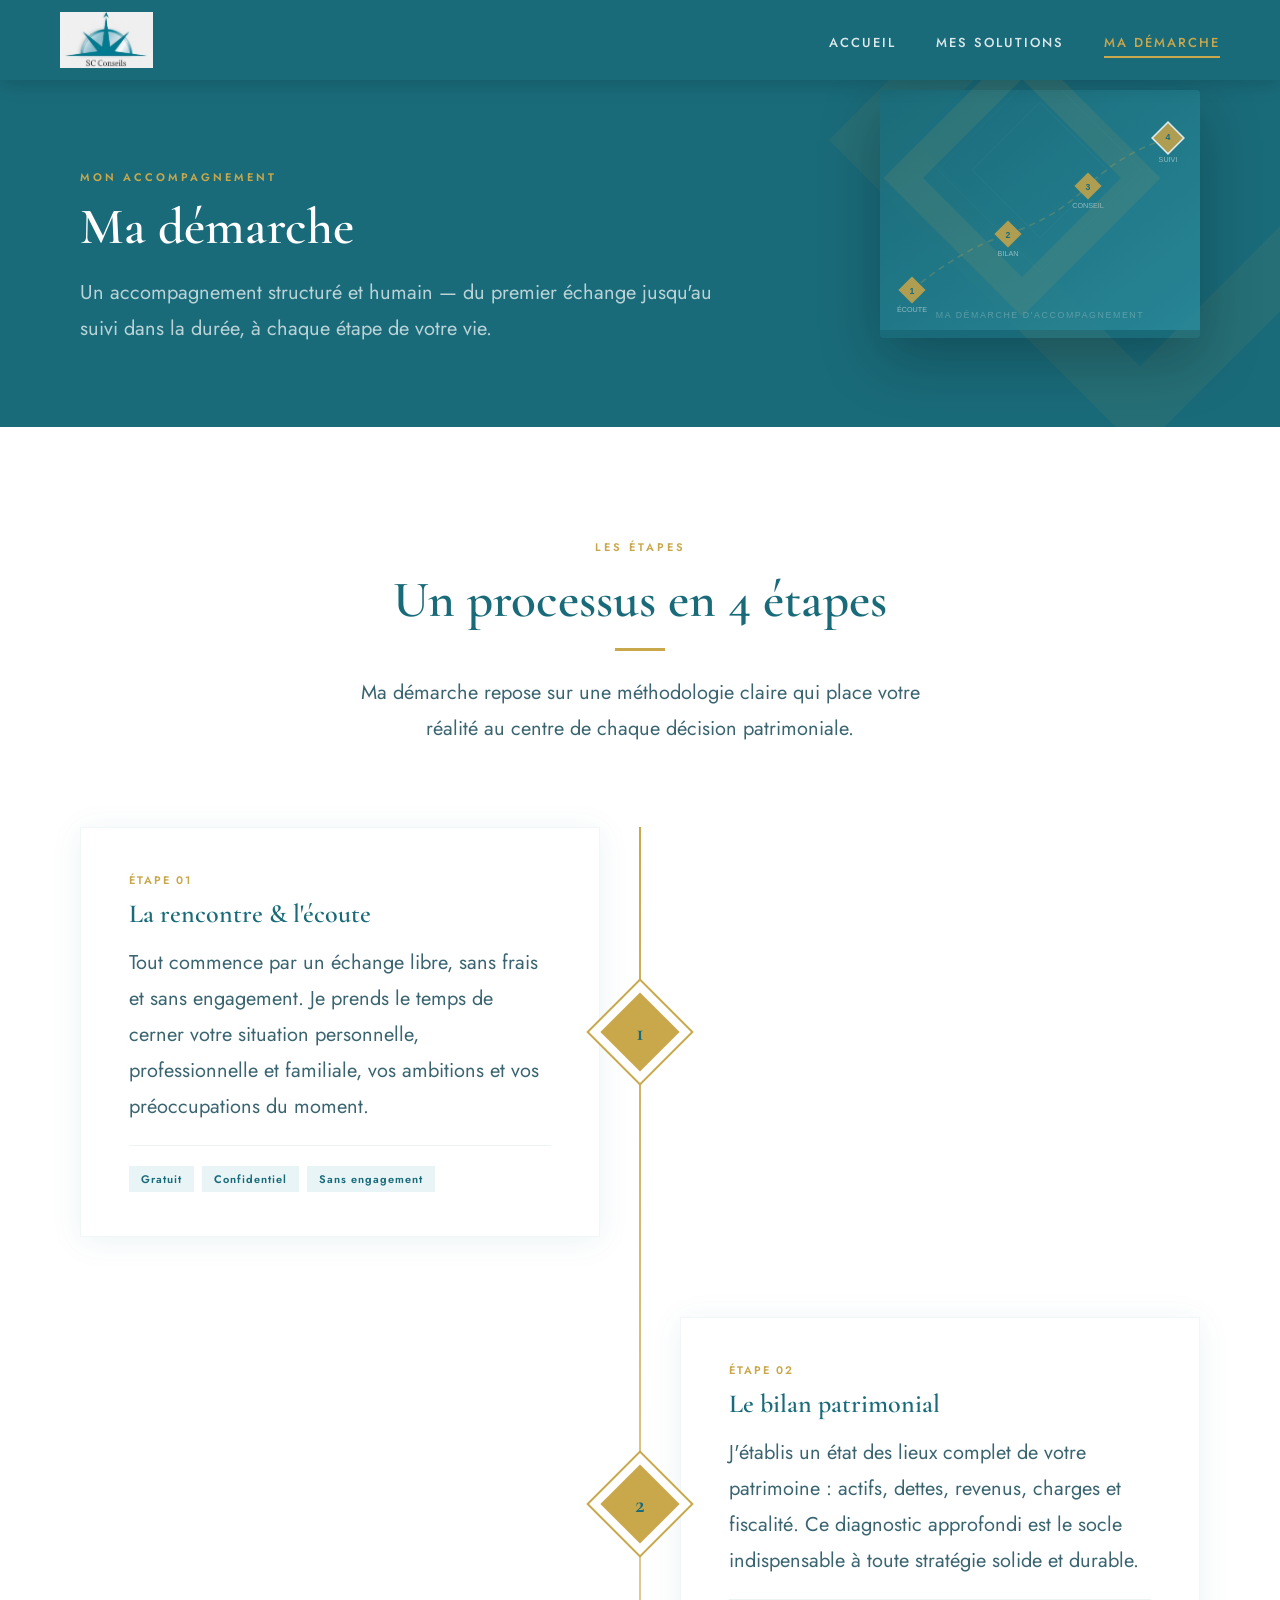
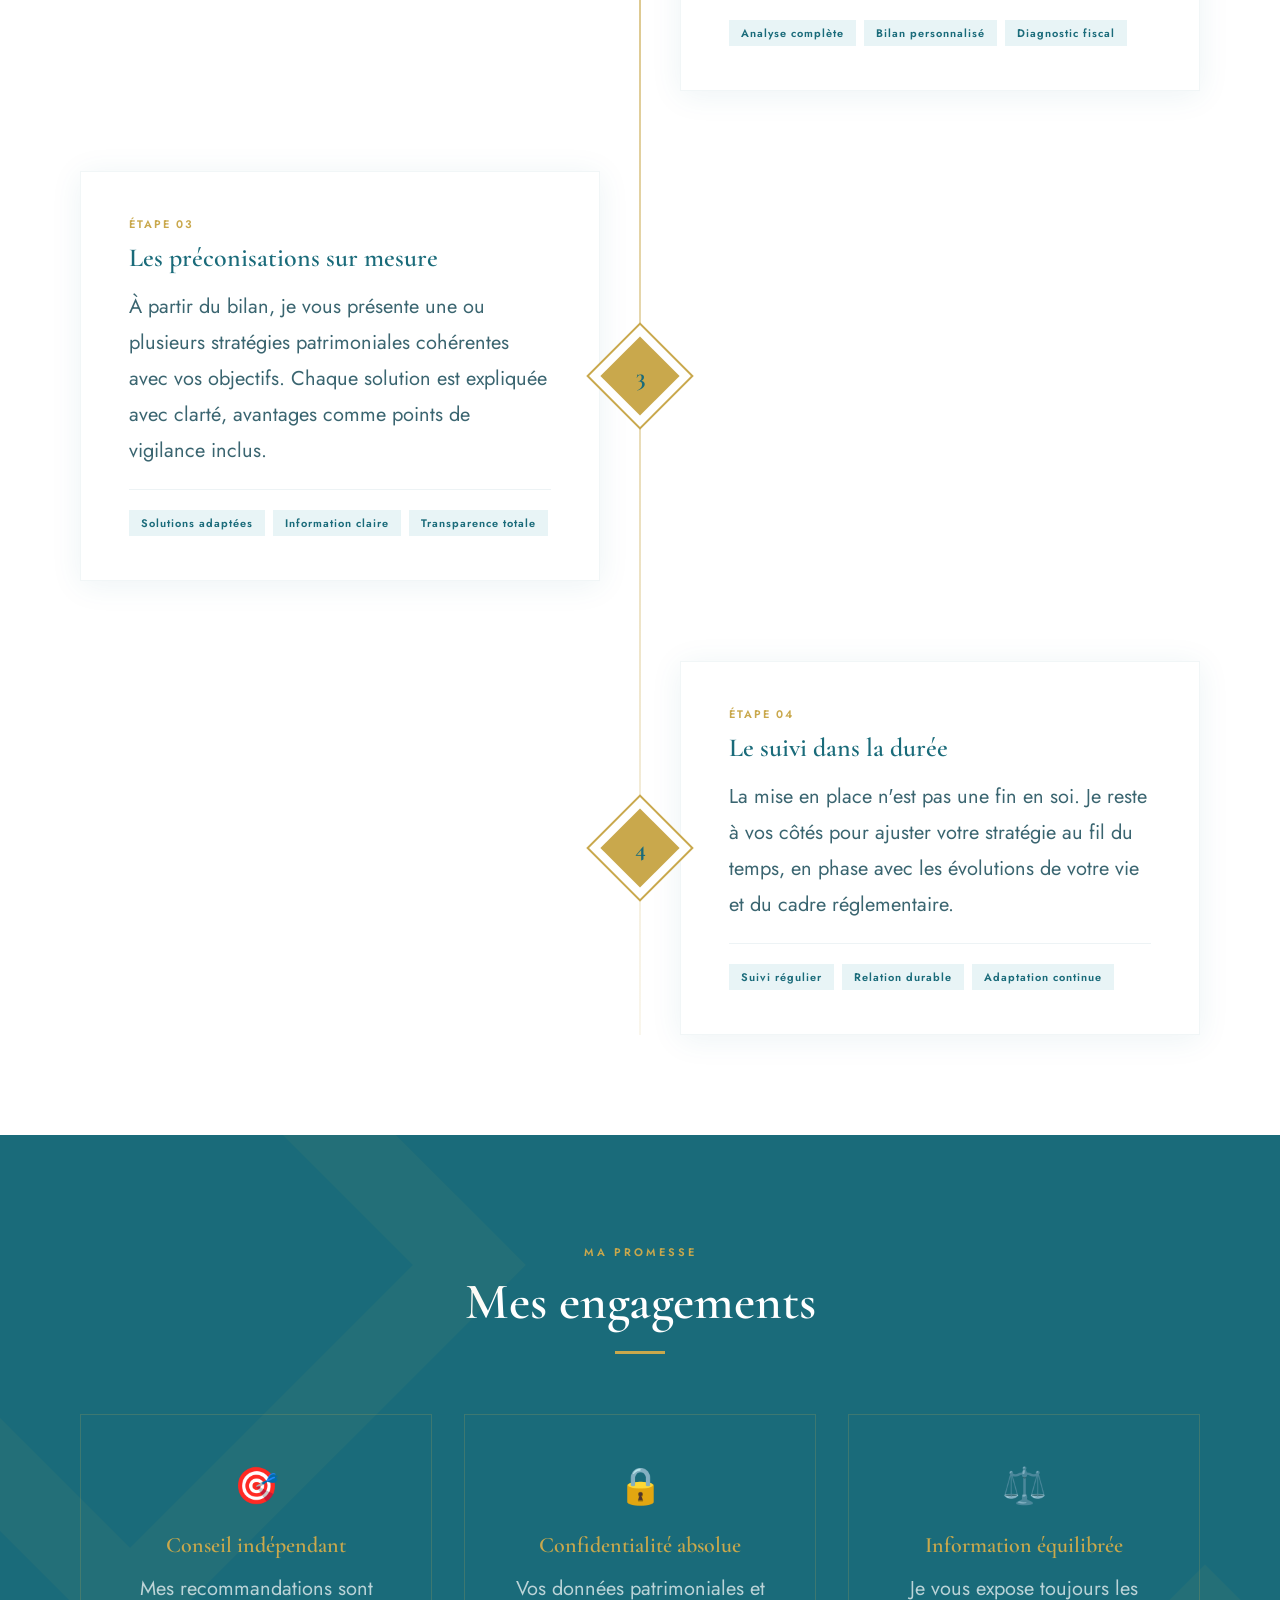
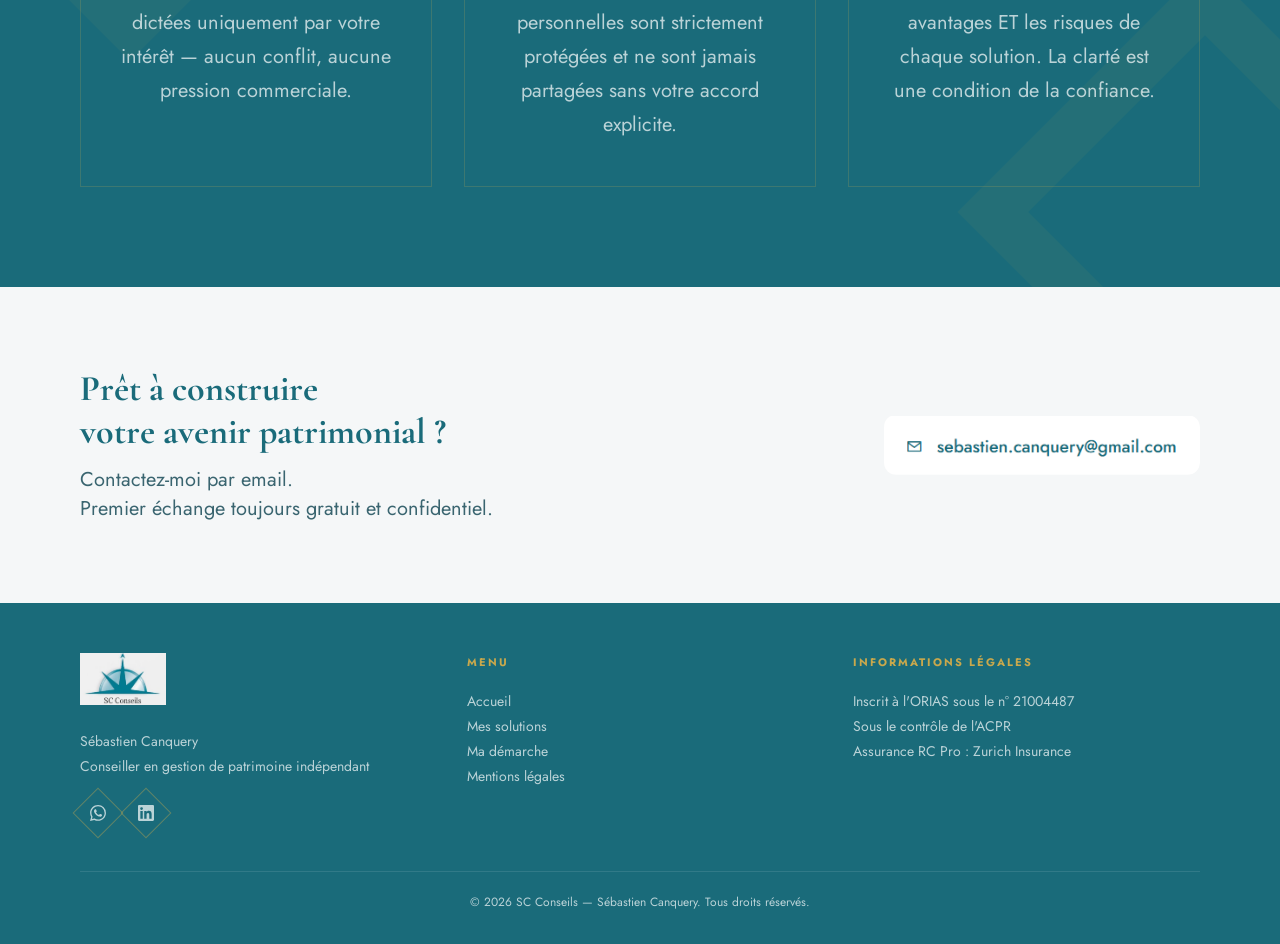
==== demarche.html @ 95c69391 "Change 'Navigation' heading to 'Menu'" ====
<!DOCTYPE html>
<html lang="fr">
<head>
<meta charset="UTF-8">
<meta name="viewport" content="width=device-width, initial-scale=1.0">
<title>Ma Démarche — SC Conseils</title>
<link href="https://fonts.googleapis.com/css2?family=Cormorant+Garamond:wght@400;500;600;700&family=Jost:wght@300;400;500;600&display=swap" rel="stylesheet">
<link rel="stylesheet" href="style.css">
<style>
/* Losanges décoratifs hero démarche */
.page-hero::before {
  content: '';
  position: absolute; right: -80px; top: -80px;
  width: 320px; height: 320px;
  border: 60px solid rgba(201,168,76,0.07);
  transform: rotate(45deg);
}
.page-hero::after {
  content: '';
  position: absolute; right: 160px; top: 80px;
  width: 140px; height: 140px;
  border: 28px solid rgba(201,168,76,0.10);
  transform: rotate(45deg);
}
</style>
</head>
<body>

<nav>
  <div class="nav-logo"><a href="index.html"><img src="images/logo(sebastien).png" alt="SC Conseils"></a></div>
  <ul class="nav-links">
    <li><a href="index.html" id="nav-accueil">Accueil</a></li>
    <li><a href="solutions.html" id="nav-solutions">Mes solutions</a></li>
    <li><a href="demarche.html" id="nav-demarche">Ma démarche</a></li>
  </ul>
</nav>

<section class="page-hero">
  <div class="page-hero-inner">
    <span class="section-tag">Mon accompagnement</span>
    <h1 class="section-titre">Ma démarche</h1>
    <p class="page-hero-desc">Un accompagnement structuré et humain — du premier échange jusqu'au suivi dans la durée, à chaque étape de votre vie.</p>
  </div>
  <div class="page-hero-illus">
    <svg viewBox="0 0 400 300" xmlns="http://www.w3.org/2000/svg">
      <defs>
        <linearGradient id="bg4" x1="0" y1="0" x2="1" y2="1">
          <stop offset="0%" stop-color="#1A6B7A"/>
          <stop offset="100%" stop-color="#2A8A9A"/>
        </linearGradient>
      </defs>
      <rect width="400" height="300" fill="url(#bg4)"/>
      <!-- Losanges décoratifs en fond SVG -->
      <rect x="140" y="40" width="120" height="120" fill="none" stroke="rgba(255,255,255,0.05)" stroke-width="1" transform="rotate(45 200 100)"/>
      <rect x="110" y="10" width="180" height="180" fill="none" stroke="rgba(255,255,255,0.04)" stroke-width="1" transform="rotate(45 200 100)"/>
      <!-- Ligne pointillée -->
      <path d="M40,250 Q100,200 160,180 Q220,160 260,120 Q300,80 360,60" fill="none" stroke="rgba(201,168,76,0.3)" stroke-width="2" stroke-dasharray="8,6"/>
      <!-- Losange étape 1 -->
      <rect x="28" y="238" width="24" height="24" fill="#C9A84C" transform="rotate(45 40 250)"/>
      <text x="40" y="255" text-anchor="middle" fill="#1A6B7A" font-size="11" font-weight="bold" font-family="sans-serif">1</text>
      <!-- Losange étape 2 -->
      <rect x="148" y="168" width="24" height="24" fill="#C9A84C" transform="rotate(45 160 180)"/>
      <text x="160" y="185" text-anchor="middle" fill="#1A6B7A" font-size="11" font-weight="bold" font-family="sans-serif">2</text>
      <!-- Losange étape 3 -->
      <rect x="248" y="108" width="24" height="24" fill="#C9A84C" transform="rotate(45 260 120)"/>
      <text x="260" y="125" text-anchor="middle" fill="#1A6B7A" font-size="11" font-weight="bold" font-family="sans-serif">3</text>
      <!-- Losange étape 4 (plus grand) -->
      <rect x="346" y="46" width="28" height="28" fill="#C9A84C" stroke="white" stroke-width="2" transform="rotate(45 360 60)"/>
      <text x="360" y="63" text-anchor="middle" fill="#1A6B7A" font-size="11" font-weight="bold" font-family="sans-serif">4</text>
      <!-- Labels -->
      <text x="40" y="278" text-anchor="middle" fill="rgba(255,255,255,0.6)" font-size="9" font-family="sans-serif">ÉCOUTE</text>
      <text x="160" y="208" text-anchor="middle" fill="rgba(255,255,255,0.6)" font-size="9" font-family="sans-serif">BILAN</text>
      <text x="260" y="148" text-anchor="middle" fill="rgba(255,255,255,0.6)" font-size="9" font-family="sans-serif">CONSEIL</text>
      <text x="360" y="90" text-anchor="middle" fill="rgba(255,255,255,0.6)" font-size="9" font-family="sans-serif">SUIVI</text>
      <text x="200" y="285" text-anchor="middle" fill="rgba(255,255,255,0.3)" font-size="11" font-family="sans-serif" letter-spacing="2">MA DÉMARCHE D'ACCOMPAGNEMENT</text>
    </svg>
  </div>
</section>

<section class="section-demarche">
  <div class="demarche-intro">
    <span class="section-tag">Les étapes</span>
    <h2 class="section-titre">Un processus en 4 étapes</h2>
    <div class="section-trait centre"></div>
    <p>Ma démarche repose sur une méthodologie claire qui place votre réalité au centre de chaque décision patrimoniale.</p>
  </div>

  <div class="timeline">
    <div class="etape gauche">
      <div class="etape-contenu">
        <p class="etape-tag">Étape 01</p>
        <h3 class="etape-titre">La rencontre &amp; l'écoute</h3>
        <p class="etape-texte">Tout commence par un échange libre, sans frais et sans engagement. Je prends le temps de cerner votre situation personnelle, professionnelle et familiale, vos ambitions et vos préoccupations du moment.</p>
        <div class="etape-detail">
          <span class="etape-pill">Gratuit</span>
          <span class="etape-pill">Confidentiel</span>
          <span class="etape-pill">Sans engagement</span>
        </div>
      </div>
      <div class="etape-num-wrapper"><div class="etape-num"><span>1</span></div></div>
      <div class="etape-vide"></div>
    </div>

    <div class="etape droite">
      <div class="etape-vide"></div>
      <div class="etape-num-wrapper"><div class="etape-num"><span>2</span></div></div>
      <div class="etape-contenu">
        <p class="etape-tag">Étape 02</p>
        <h3 class="etape-titre">Le bilan patrimonial</h3>
        <p class="etape-texte">J'établis un état des lieux complet de votre patrimoine : actifs, dettes, revenus, charges et fiscalité. Ce diagnostic approfondi est le socle indispensable à toute stratégie solide et durable.</p>
        <div class="etape-detail">
          <span class="etape-pill">Analyse complète</span>
          <span class="etape-pill">Bilan personnalisé</span>
          <span class="etape-pill">Diagnostic fiscal</span>
        </div>
      </div>
    </div>

    <div class="etape gauche">
      <div class="etape-contenu">
        <p class="etape-tag">Étape 03</p>
        <h3 class="etape-titre">Les préconisations sur mesure</h3>
        <p class="etape-texte">À partir du bilan, je vous présente une ou plusieurs stratégies patrimoniales cohérentes avec vos objectifs. Chaque solution est expliquée avec clarté, avantages comme points de vigilance inclus.</p>
        <div class="etape-detail">
          <span class="etape-pill">Solutions adaptées</span>
          <span class="etape-pill">Information claire</span>
          <span class="etape-pill">Transparence totale</span>
        </div>
      </div>
      <div class="etape-num-wrapper"><div class="etape-num"><span>3</span></div></div>
      <div class="etape-vide"></div>
    </div>

    <div class="etape droite">
      <div class="etape-vide"></div>
      <div class="etape-num-wrapper"><div class="etape-num"><span>4</span></div></div>
      <div class="etape-contenu">
        <p class="etape-tag">Étape 04</p>
        <h3 class="etape-titre">Le suivi dans la durée</h3>
        <p class="etape-texte">La mise en place n'est pas une fin en soi. Je reste à vos côtés pour ajuster votre stratégie au fil du temps, en phase avec les évolutions de votre vie et du cadre réglementaire.</p>
        <div class="etape-detail">
          <span class="etape-pill">Suivi régulier</span>
          <span class="etape-pill">Relation durable</span>
          <span class="etape-pill">Adaptation continue</span>
        </div>
      </div>
    </div>
  </div>
</section>

<section class="section-engagement">
  <span class="section-tag">Ma promesse</span>
  <h2 class="section-titre">Mes engagements</h2>
  <div class="section-trait centre" style="background:var(--or);margin:16px auto 0;"></div>
  <div class="engagements-grid">
    <div class="engagement-item">
      <div class="engagement-icone">🎯</div>
      <h3 class="engagement-titre">Conseil indépendant</h3>
      <p class="engagement-texte">Mes recommandations sont dictées uniquement par votre intérêt — aucun conflit, aucune pression commerciale.</p>
    </div>
    <div class="engagement-item">
      <div class="engagement-icone">🔒</div>
      <h3 class="engagement-titre">Confidentialité absolue</h3>
      <p class="engagement-texte">Vos données patrimoniales et personnelles sont strictement protégées et ne sont jamais partagées sans votre accord explicite.</p>
    </div>
    <div class="engagement-item">
      <div class="engagement-icone">⚖️</div>
      <h3 class="engagement-titre">Information équilibrée</h3>
      <p class="engagement-texte">Je vous expose toujours les avantages ET les risques de chaque solution. La clarté est une condition de la confiance.</p>
    </div>
  </div>
</section>

<section class="section-cta">
  <div class="cta-texte">
    <h3>Prêt à construire<br>votre avenir patrimonial ?</h3>
    <p>Contactez-moi par email.<br>Premier échange toujours gratuit et confidentiel.</p>
  </div>
  <div class="cta-contacts">
    <div><img src="images/numero(sebastien).png" alt="Coordonnées de contact" style="width:320px;display:block;border-radius:12px;clip-path:inset(0 0 0 4px round 12px);"></div>
  </div>
</section>

<footer>
  <div class="footer-grid">
    <div class="footer-col">
      <div class="footer-logo"><a href="index.html"><img src="images/logo(sebastien).png" alt="SC Conseils"></a></div>
      <p>Sébastien Canquery<br>Conseiller en gestion de patrimoine indépendant</p>
      <div class="footer-socials">
        <a href="#" target="_blank" class="footer-social-btn" title="WhatsApp">
          <svg viewBox="0 0 24 24" xmlns="http://www.w3.org/2000/svg"><path d="M17.472 14.382c-.297-.149-1.758-.867-2.03-.967-.273-.099-.471-.148-.67.15-.197.297-.767.966-.94 1.164-.173.199-.347.223-.644.075-.297-.15-1.255-.463-2.39-1.475-.883-.788-1.48-1.761-1.653-2.059-.173-.297-.018-.458.13-.606.134-.133.298-.347.446-.52.149-.174.198-.298.298-.497.099-.198.05-.371-.025-.52-.075-.149-.669-1.612-.916-2.207-.242-.579-.487-.5-.669-.51-.173-.008-.371-.01-.57-.01-.198 0-.52.074-.792.372-.272.297-1.04 1.016-1.04 2.479 0 1.462 1.065 2.875 1.213 3.074.149.198 2.096 3.2 5.077 4.487.709.306 1.262.489 1.694.625.712.227 1.36.195 1.871.118.571-.085 1.758-.719 2.006-1.413.248-.694.248-1.289.173-1.413-.074-.124-.272-.198-.57-.347m-5.421 7.403h-.004a9.87 9.87 0 01-5.031-1.378l-.361-.214-3.741.982.998-3.648-.235-.374a9.86 9.86 0 01-1.51-5.26c.001-5.45 4.436-9.884 9.888-9.884 2.64 0 5.122 1.03 6.988 2.898a9.825 9.825 0 012.893 6.994c-.003 5.45-4.437 9.884-9.885 9.884m8.413-18.297A11.815 11.815 0 0012.05 0C5.495 0 .16 5.335.157 11.892c0 2.096.547 4.142 1.588 5.945L.057 24l6.305-1.654a11.882 11.882 0 005.683 1.448h.005c6.554 0 11.89-5.335 11.893-11.893a11.821 11.821 0 00-3.48-8.413z"/></svg>
        </a>
        <a href="#" target="_blank" class="footer-social-btn" title="LinkedIn">
          <svg viewBox="0 0 24 24" xmlns="http://www.w3.org/2000/svg"><path d="M20.447 20.452h-3.554v-5.569c0-1.328-.027-3.037-1.852-3.037-1.853 0-2.136 1.445-2.136 2.939v5.667H9.351V9h3.414v1.561h.046c.477-.9 1.637-1.85 3.37-1.85 3.601 0 4.267 2.37 4.267 5.455v6.286zM5.337 7.433a2.062 2.062 0 01-2.063-2.065 2.064 2.064 0 112.063 2.065zm1.782 13.019H3.555V9h3.564v11.452zM22.225 0H1.771C.792 0 0 .774 0 1.729v20.542C0 23.227.792 24 1.771 24h20.451C23.2 24 24 23.227 24 22.271V1.729C24 .774 23.2 0 22.222 0h.003z"/></svg>
        </a>
      </div>
    </div>
    <div class="footer-col">
      <h4>Menu</h4>
      <p><a href="index.html">Accueil</a></p>
      <p><a href="solutions.html">Mes solutions</a></p>
      <p><a href="demarche.html">Ma démarche</a></p>
      <p><a href="mentions.html">Mentions légales</a></p>
    </div>
    <div class="footer-col">
      <h4>Informations légales</h4>
      <p>Inscrit à l'ORIAS sous le n° 21004487<br>Sous le contrôle de l'ACPR<br>Assurance RC Pro : Zurich Insurance</p>
    </div>
  </div>
  <div class="footer-bottom">© 2026 SC Conseils — Sébastien Canquery. Tous droits réservés.</div>
</footer>

<script>
document.getElementById('nav-demarche').classList.add('active');
const obs = new IntersectionObserver(entries => {
  entries.forEach(e => {
    if (e.isIntersecting) {
      e.target.style.opacity = '1';
      e.target.style.transform = 'translateY(0)';
    }
  });
}, { threshold: 0.15 });
document.querySelectorAll('.etape-contenu, .engagement-item').forEach(el => {
  el.style.opacity = '0';
  el.style.transform = 'translateY(30px)';
  el.style.transition = 'all 0.7s ease';
  obs.observe(el);
});
</script>
</body>
</html>
---- style.css ----
@import url('https://fonts.googleapis.com/css2?family=Cormorant+Garamond:wght@400;500;600;700&family=Jost:wght@300;400;500;600&display=swap');

:root {
  --bleu:        #1A6B7A;
  --bleu-clair:  #2A8A9A;
  --bleu-pale:   #E8F4F6;
  --or:          #C9A84C;
  --or-clair:    #E8C97A;
  --blanc:       #FFFFFF;
  --gris:        #F5F7F8;
  --texte:       #0f2f35;
  --texte-clair: #3a6570;
  --font-titre:  'Cormorant Garamond', Georgia, serif;
  --font-corps:  'Jost', 'Segoe UI', sans-serif;
}

* { margin: 0; padding: 0; box-sizing: border-box; }
html { scroll-behavior: smooth; }
body { font-family: var(--font-corps); color: var(--texte); background: var(--blanc); font-size: 20px; }

/* ── Forme géométrique losange (remplace le cercle de Christelle) ── */
.diamond-bg {
  position: absolute;
  pointer-events: none;
  z-index: 0;
}
.diamond-bg::before,
.diamond-bg::after {
  content: '';
  position: absolute;
  transform: rotate(45deg);
  border: 60px solid rgba(201,168,76,0.07);
}
.diamond-bg::before {
  width: 420px; height: 420px;
  top: -80px; right: -80px;
}
.diamond-bg::after {
  width: 200px; height: 200px;
  top: 100px; right: 180px;
  border-width: 30px;
  border-color: rgba(201,168,76,0.10);
}

/* NAV */
nav {
  position: fixed; top: 0; left: 0; right: 0; z-index: 100;
  background: var(--bleu);
  display: flex; align-items: center; justify-content: space-between;
  padding: 0 60px; height: 80px;
  box-shadow: 0 2px 20px rgba(0,0,0,0.2);
}
.nav-logo a { display: flex; align-items: center; text-decoration: none; }
.nav-logo img { height: 56px; object-fit: contain; display: block; }
.nav-links { display: flex; gap: 40px; list-style: none; }
.nav-links a {
  color: rgba(255,255,255,0.85); text-decoration: none;
  font-size: 13px; letter-spacing: 2px; text-transform: uppercase; font-weight: 500;
  padding-bottom: 4px; border-bottom: 2px solid transparent; transition: all 0.3s;
}
.nav-links a:hover, .nav-links a.active { color: var(--or); border-bottom-color: var(--or); }

/* FOOTER */
footer {
  background: var(--bleu); color: rgba(255,255,255,0.7);
  padding: 50px 80px 30px; font-size: 14px; line-height: 1.8;
}
.footer-grid { display: grid; grid-template-columns: 1fr 1fr 1fr; gap: 40px; margin-bottom: 40px; }
.footer-col h4 { color: var(--or); font-size: 11px; letter-spacing: 2px; text-transform: uppercase; margin-bottom: 16px; }
.footer-col a { color: inherit; text-decoration: none; }
.footer-col a:hover { color: var(--or); }
.footer-bottom { border-top: 1px solid rgba(255,255,255,0.1); padding-top: 20px; text-align: center; font-size: 12px; }
.footer-logo a { display: inline-block; }
.footer-logo img { height: 52px; display: block; margin-bottom: 16px; }

/* TYPO */
.section-tag {
  display: inline-block; color: var(--or);
  font-size: 11px; letter-spacing: 3px; text-transform: uppercase; font-weight: 600; margin-bottom: 14px;
}
.section-titre {
  font-family: var(--font-titre); font-size: clamp(32px,4vw,52px);
  font-weight: 600; color: var(--bleu); line-height: 1.1; margin-bottom: 20px;
}
.section-trait { width: 50px; height: 3px; background: var(--or); margin-bottom: 24px; }
.section-trait.centre { margin: 0 auto 24px; }

/* BOUTON */
.btn {
  display: inline-flex; align-items: center; gap: 10px;
  padding: 14px 32px; border: 2px solid var(--or);
  color: var(--or); text-decoration: none;
  font-size: 12px; letter-spacing: 2px; text-transform: uppercase; font-weight: 600;
  transition: all 0.3s; cursor: pointer; background: transparent; font-family: var(--font-corps);
}
.btn:hover { background: var(--or); color: var(--bleu); }

/* ANIMATIONS */
@keyframes fadeUp {
  from { opacity: 0; transform: translateY(30px); }
  to   { opacity: 1; transform: translateY(0); }
}
.fade-up  { animation: fadeUp 0.8s ease forwards; }
.delay-1  { animation-delay: 0.10s; opacity: 0; }
.delay-2  { animation-delay: 0.25s; opacity: 0; }
.delay-3  { animation-delay: 0.40s; opacity: 0; }
.delay-4  { animation-delay: 0.55s; opacity: 0; }

/* PAGE HERO */
.page-hero {
  background: var(--bleu); padding: 160px 80px 80px;
  position: relative; overflow: hidden;
}
.page-hero-inner { max-width: 650px; position: relative; z-index: 1; }
.page-hero .section-titre { color: var(--blanc); }
.page-hero-desc { color: rgba(255,255,255,0.7); font-size: 20px; line-height: 1.8; margin-top: 20px; }
.page-hero-illus {
  position: absolute; right: 80px; top: 50%; transform: translateY(-50%);
  width: 320px; border-radius: 4px; overflow: hidden;
  box-shadow: 0 20px 60px rgba(0,0,0,0.3); opacity: 0.85;
}
.page-hero-illus img { width: 100%; display: block; }

/* ═══ INDEX — HERO ═══ */
.hero {
  min-height: 100vh; display: grid; grid-template-columns: 65% 35%; padding-top: 80px;
  background: var(--bleu);
}
.hero-gauche {
  background: var(--bleu);
  display: flex; flex-direction: column; justify-content: center;
  padding: 80px 60px 80px 80px; position: relative; overflow: hidden;
}
/* Losanges décoratifs dans le hero */
.hero-gauche::before {
  content: '';
  position: absolute; top: 60px; right: -60px;
  width: 340px; height: 340px;
  border: 55px solid rgba(201,168,76,0.08);
  transform: rotate(45deg);
  pointer-events: none;
}
.hero-gauche::after {
  content: '';
  position: absolute; top: 180px; right: 120px;
  width: 150px; height: 150px;
  border: 28px solid rgba(201,168,76,0.06);
  transform: rotate(45deg);
  pointer-events: none;
}
.hero-surtitre { color: var(--or); font-size: 11px; letter-spacing: 4px; text-transform: uppercase; font-weight: 600; margin-bottom: 20px; }
.hero-nom { font-family: var(--font-titre); font-size: clamp(44px,5vw,68px); color: var(--blanc); font-weight: 600; line-height: 1.05; margin-bottom: 10px; }
.hero-titre { font-family: var(--font-titre); font-size: clamp(18px,2vw,24px); color: var(--or); font-weight: 400; letter-spacing: 1px; margin-bottom: 32px; }
.hero-texte { color: rgba(255,255,255,0.75); line-height: 1.8; font-size: 20px; max-width: 420px; margin-bottom: 44px; }
.hero-contacts { display: flex; flex-direction: column; gap: 12px; }
.hero-contact-item { display: flex; align-items: center; gap: 12px; color: rgba(255,255,255,0.7); font-size: 20px; }
.hero-contact-item .icone {
  width: 32px; height: 32px; border: 1px solid var(--or); border-radius: 0;
  transform: rotate(45deg);
  display: flex; align-items: center; justify-content: center; color: var(--or); font-size: 14px; flex-shrink: 0;
}
.hero-contact-item .icone span { transform: rotate(-45deg); display: block; }
.hero-droite { position: relative; overflow: hidden; background: #0d3d47; }
.hero-droite img { width: 100%; height: 100%; object-fit: cover; object-position: center top; opacity: 0.9; filter: saturate(0.9); }
.hero-droite::after {
  content: ''; position: absolute; bottom: 0; left: 0; right: 0; height: 200px;
  background: linear-gradient(transparent, rgba(26,107,122,0.3));
}

/* STATS */
.stats-bar { background: var(--or); display: grid; grid-template-columns: repeat(3,1fr); }
.stat-item { padding: 36px 40px; text-align: center; border-right: 1px solid rgba(26,107,122,0.2); }
.stat-item:last-child { border-right: none; }
.stat-num { font-family: var(--font-titre); font-size: 48px; font-weight: 700; color: var(--bleu); line-height: 1; }
.stat-label { font-size: 11px; letter-spacing: 2px; text-transform: uppercase; color: var(--bleu); opacity: 0.8; margin-top: 6px; font-weight: 600; }

/* PRÉSENTATION */
.section-presentation { display: grid; grid-template-columns: 1fr 1fr; min-height: 600px; }
.pres-contenu { padding: 100px 80px; display: flex; flex-direction: column; justify-content: center; }
.pres-contenu p { color: var(--texte-clair); line-height: 1.9; font-size: 20px; margin-bottom: 16px; }
.pres-image { position: relative; overflow: hidden; }
.pres-image img { width: 100%; height: 100%; object-fit: cover; object-position: center bottom; display: block; }
.pres-citation {
  position: absolute; bottom: -20px; left: 0; right: 0;
  background: var(--bleu); padding: 28px 32px; border-left: 4px solid var(--or);
}
.pres-citation p { color: rgba(255,255,255,0.85); font-family: var(--font-titre); font-size: 20px; font-style: italic; line-height: 1.5; }

/* SAVOIR-FAIRE */
.section-savoirfaire { background: var(--gris); padding: 100px 80px; text-align: center; }
.sf-grid { display: grid; grid-template-columns: repeat(4,1fr); gap: 24px; margin-top: 60px; }
.sf-card { background: var(--blanc); padding: 44px 28px; position: relative; transition: all 0.4s; }
.sf-card::before {
  content: ''; position: absolute; bottom: 0; left: 0; right: 0; height: 3px;
  background: var(--or); transform: scaleX(0); transition: transform 0.4s;
}
.sf-card:hover { transform: translateY(-8px); box-shadow: 0 20px 50px rgba(26,107,122,0.12); }
.sf-card:hover::before { transform: scaleX(1); }
.sf-icone {
  width: 60px; height: 60px; margin: 0 auto 20px;
  border: 2px solid var(--or);
  transform: rotate(45deg);
  display: flex; align-items: center; justify-content: center; font-size: 24px; transition: all 0.3s;
}
.sf-icone span { transform: rotate(-45deg); display: block; }
.sf-card:hover .sf-icone { background: var(--or); }
.sf-titre { font-family: var(--font-titre); font-size: 22px; font-weight: 600; color: var(--bleu); margin-bottom: 12px; }
.sf-texte { color: var(--texte-clair); font-size: 20px; line-height: 1.7; }

/* VALEURS */
.section-valeurs { padding: 100px 80px; display: grid; grid-template-columns: 1fr 1fr; gap: 80px; align-items: center; }
.valeurs-liste { display: flex; flex-direction: column; gap: 32px; }
.valeur-item { display: flex; gap: 24px; align-items: flex-start; padding-bottom: 32px; border-bottom: 1px solid rgba(26,107,122,0.08); }
.valeur-item:last-child { border-bottom: none; padding-bottom: 0; }
.valeur-num { font-family: var(--font-titre); font-size: 52px; font-weight: 700; color: var(--or); opacity: 0.3; line-height: 0.9; flex-shrink: 0; }
.valeur-titre { font-family: var(--font-titre); font-size: 22px; font-weight: 600; color: var(--bleu); margin-bottom: 8px; }
.valeur-texte { color: var(--texte-clair); font-size: 20px; line-height: 1.7; }
.valeurs-visuel { background: var(--bleu); padding: 60px; position: relative; overflow: hidden; }
/* Losange décoratif dans la section valeurs */
.valeurs-visuel::before {
  content: ''; position: absolute; top: -40px; left: -40px;
  width: 200px; height: 200px;
  border: 40px solid rgba(201,168,76,0.10);
  transform: rotate(45deg);
}
.valeurs-quote { font-family: var(--font-titre); font-size: 26px; font-style: italic; color: var(--blanc); line-height: 1.6; position: relative; z-index: 1; }
.valeurs-quote-auteur { color: var(--or); font-size: 13px; letter-spacing: 2px; text-transform: uppercase; margin-top: 24px; }

/* SOLUTIONS — CARTES FLIP */
.solutions-section { padding: 100px 80px; background: var(--gris); }
.solutions-intro { text-align: center; max-width: 600px; margin: 0 auto 70px; color: var(--texte-clair); font-size: 20px; line-height: 1.8; }
.cartes-grid { display: grid; grid-template-columns: repeat(3,1fr); gap: 28px; align-items: start; }
.carte-flip { height: 320px; perspective: 1000px; cursor: pointer; position: relative; }
.carte-inner {
  position: relative; width: 100%; height: 100%;
  transform-style: preserve-3d;
  transition: transform 0.7s cubic-bezier(0.4,0.2,0.2,1);
}
.carte-flip:hover .carte-inner, .carte-flip.flipped .carte-inner { transform: rotateY(180deg); }
.carte-face, .carte-dos {
  position: absolute; width: 100%; height: 100%;
  backface-visibility: hidden; -webkit-backface-visibility: hidden;
  display: flex; flex-direction: column; align-items: center; justify-content: center; padding: 40px 32px;
}
.carte-face { background: var(--blanc); position: relative; }
.carte-face::after {
  content: ''; position: absolute; bottom: 0; left: 0; right: 0; height: 3px;
  background: var(--or); transform: scaleX(0); transition: transform 0.4s;
}
.carte-flip:hover .carte-face::after { transform: scaleX(1); }
.carte-face-icone {
  font-size: 42px; margin-bottom: 20px; width: 72px; height: 72px;
  border: 2px solid rgba(26,107,122,0.15);
  transform: rotate(45deg);
  display: flex; align-items: center; justify-content: center; transition: all 0.3s; background: white;
}
.carte-face-icone svg { transform: rotate(-45deg); }
.carte-flip:hover .carte-face-icone { border-color: var(--or); background: rgba(201,168,76,0.05); box-shadow: 0 0 0 6px rgba(201,168,76,0.08); }
.carte-face-question { font-family: var(--font-titre); font-size: 20px; font-weight: 600; color: var(--bleu); text-align: center; line-height: 1.4; margin-bottom: 16px; }
.carte-face-hint { font-size: 11px; letter-spacing: 2px; text-transform: uppercase; color: var(--or); font-weight: 600; }
.carte-dos { background: var(--bleu); transform: rotateY(180deg); text-align: center; }
.carte-dos-titre { font-family: var(--font-titre); font-size: 20px; font-weight: 600; color: var(--or); margin-bottom: 16px; }
.carte-dos-texte { color: rgba(255,255,255,0.82); font-size: 20px; line-height: 1.7; margin-bottom: 20px; }
.carte-dos-tag { font-size: 10px; letter-spacing: 2px; text-transform: uppercase; color: rgba(201,168,76,0.6); border: 1px solid rgba(201,168,76,0.3); padding: 6px 14px; }

/* HABILITATIONS */
.section-hab { padding: 80px; background: var(--blanc); display: grid; grid-template-columns: 1fr 1fr; gap: 80px; align-items: center; }
.hab-texte p { color: var(--texte-clair); line-height: 1.8; font-size: 20px; margin-bottom: 16px; }
.hab-liste { display: flex; flex-direction: column; gap: 16px; }
.hab-item { display: flex; align-items: center; gap: 16px; padding: 20px 24px; background: var(--gris); border-left: 3px solid var(--or); transition: all 0.3s; }
.hab-item:hover { background: var(--bleu-pale); transform: translateX(6px); }
.hab-item-titre { font-weight: 600; color: var(--bleu); font-size: 20px; }
.hab-item-desc { font-size: 14px; color: var(--texte-clair); margin-top: 2px; }

/* DÉMARCHE — TIMELINE */
.section-demarche { padding: 100px 80px; }
.demarche-intro { text-align: center; max-width: 600px; margin: 0 auto 80px; color: var(--texte-clair); font-size: 20px; line-height: 1.8; }
.timeline { position: relative; }
.timeline::before {
  content: ''; position: absolute; left: 50%; top: 0; bottom: 0; width: 2px;
  background: linear-gradient(to bottom, var(--or), rgba(201,168,76,0.1)); transform: translateX(-50%);
}
.etape { display: grid; grid-template-columns: 1fr 80px 1fr; margin-bottom: 80px; align-items: center; }
.etape:last-child { margin-bottom: 0; }
.etape-contenu {
  background: var(--blanc); box-shadow: 0 4px 30px rgba(26,107,122,0.08);
  padding: 44px 48px; border: 1px solid rgba(26,107,122,0.06); position: relative; transition: all 0.4s;
}
.etape-contenu:hover { box-shadow: 0 12px 50px rgba(26,107,122,0.15); transform: translateY(-4px); }
.etape-contenu::before { content: ''; position: absolute; top: 0; left: 0; width: 4px; height: 0; background: var(--or); transition: height 0.4s; }
.etape-contenu:hover::before { height: 100%; }
.etape-num-wrapper { display: flex; align-items: center; justify-content: center; z-index: 1; }
.etape-num {
  width: 56px; height: 56px; background: var(--or);
  transform: rotate(45deg);
  display: flex; align-items: center; justify-content: center;
  font-family: var(--font-titre); font-size: 24px; font-weight: 700; color: var(--bleu);
  box-shadow: 0 0 0 8px var(--blanc), 0 0 0 10px var(--or); position: relative; z-index: 1;
}
.etape-num span { transform: rotate(-45deg); display: block; }
.etape-vide {}
.etape.gauche .etape-contenu  { order: 1; }
.etape.gauche .etape-num-wrapper { order: 2; }
.etape.gauche .etape-vide     { order: 3; }
.etape.droite .etape-vide     { order: 1; }
.etape.droite .etape-num-wrapper { order: 2; }
.etape.droite .etape-contenu  { order: 3; }
.etape.droite .etape-contenu::before { left: auto; right: 0; }
.etape-tag { font-size: 11px; letter-spacing: 2px; text-transform: uppercase; color: var(--or); font-weight: 600; margin-bottom: 10px; }
.etape-titre { font-family: var(--font-titre); font-size: 26px; font-weight: 600; color: var(--bleu); margin-bottom: 16px; }
.etape-texte { color: var(--texte-clair); font-size: 20px; line-height: 1.8; }
.etape-detail { margin-top: 20px; padding-top: 20px; border-top: 1px solid rgba(26,107,122,0.08); display: flex; flex-wrap: wrap; gap: 8px; }
.etape-pill { background: var(--bleu-pale); color: var(--bleu); font-size: 11px; padding: 5px 12px; font-weight: 600; letter-spacing: 1px; }

/* ENGAGEMENTS */
.section-engagement { background: var(--bleu); padding: 100px 80px; text-align: center; position: relative; overflow: hidden; }
.section-engagement::before {
  content: ''; position: absolute; left: -150px; top: -150px;
  width: 400px; height: 400px;
  border: 80px solid rgba(201,168,76,0.05);
  transform: rotate(45deg);
}
.section-engagement::after {
  content: ''; position: absolute; right: -100px; bottom: -100px;
  width: 250px; height: 250px;
  border: 50px solid rgba(201,168,76,0.06);
  transform: rotate(45deg);
}
.section-engagement .section-titre { color: var(--blanc); }
.engagements-grid { display: grid; grid-template-columns: repeat(3,1fr); gap: 32px; margin-top: 60px; position: relative; z-index: 1; }
.engagement-item { padding: 44px 32px; border: 1px solid rgba(201,168,76,0.2); position: relative; overflow: hidden; transition: all 0.4s; }
.engagement-item::before { content: ''; position: absolute; inset: 0; background: rgba(201,168,76,0.05); transform: scaleY(0); transform-origin: bottom; transition: transform 0.4s; }
.engagement-item:hover { border-color: var(--or); }
.engagement-item:hover::before { transform: scaleY(1); }
.engagement-icone { font-size: 36px; margin-bottom: 20px; }
.engagement-titre { font-family: var(--font-titre); font-size: 22px; color: var(--or); margin-bottom: 14px; font-weight: 600; }
.engagement-texte { color: rgba(255,255,255,0.7); font-size: 20px; line-height: 1.7; }

/* CTA */
.section-cta { padding: 80px; background: var(--gris); display: flex; align-items: center; justify-content: space-between; gap: 40px; }
.cta-texte h3 { font-family: var(--font-titre); font-size: 36px; color: var(--bleu); margin-bottom: 12px; }
.cta-texte p { color: var(--texte-clair); font-size: 20px; }
.cta-contacts { display: flex; flex-direction: column; gap: 16px; }
.cta-contact { display: flex; align-items: center; gap: 16px; padding: 20px 28px; background: var(--blanc); border-left: 3px solid var(--or); font-size: 20px; color: var(--bleu); font-weight: 500; transition: all 0.3s; text-decoration: none; }
.cta-contact:hover { background: var(--bleu); color: var(--blanc); }
.cta-contact span { font-size: 20px; }

/* SVG icônes cartes */
.carte-face-icone svg { width: 34px; height: 34px; }

/* Socials footer */
.footer-socials { display: flex; gap: 12px; margin-top: 16px; }
.footer-social-btn {
  width: 36px; height: 36px;
  border: 1px solid rgba(201,168,76,0.4);
  transform: rotate(45deg);
  display: flex; align-items: center; justify-content: center;
  transition: all 0.3s; color: rgba(255,255,255,0.7); text-decoration: none;
}
.footer-social-btn svg { transform: rotate(-45deg); }
.footer-social-btn:hover { border-color: var(--or); background: var(--or); color: var(--bleu); }
.footer-social-btn svg { width: 16px; height: 16px; fill: currentColor; }
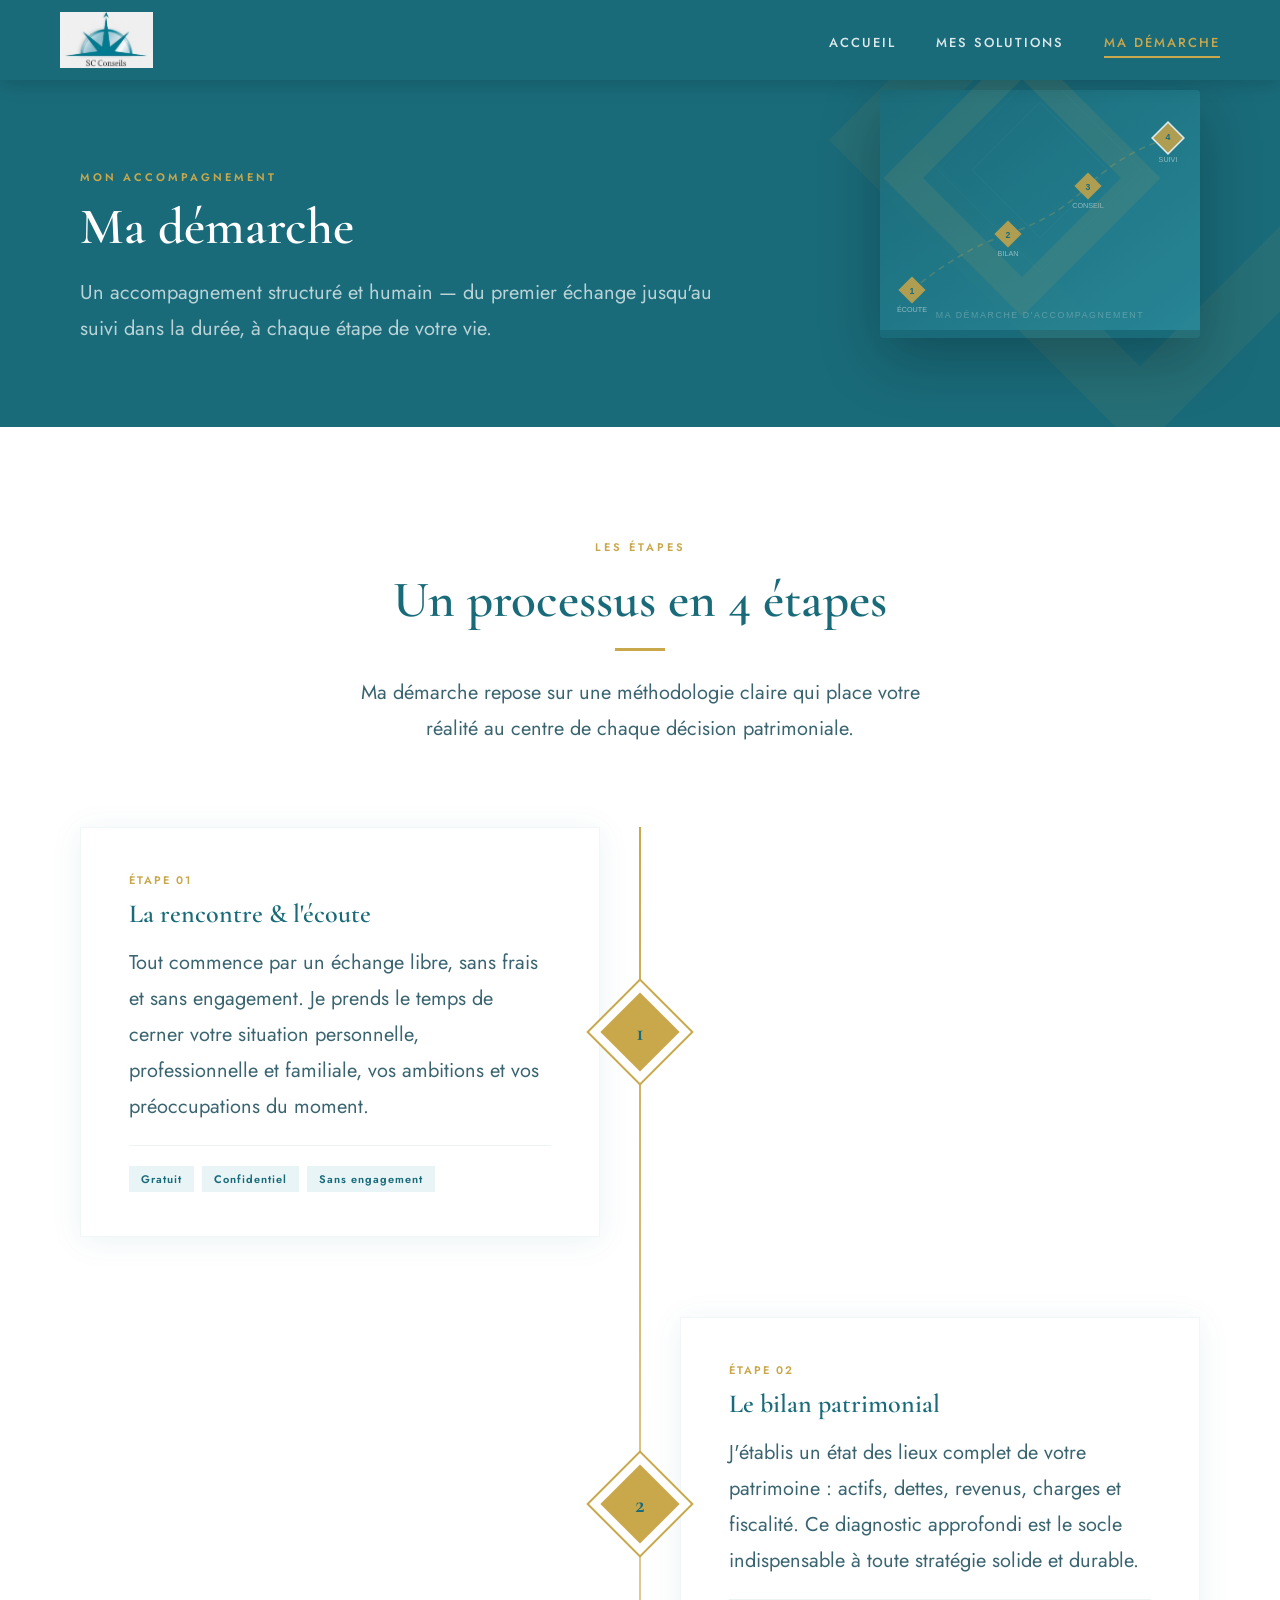
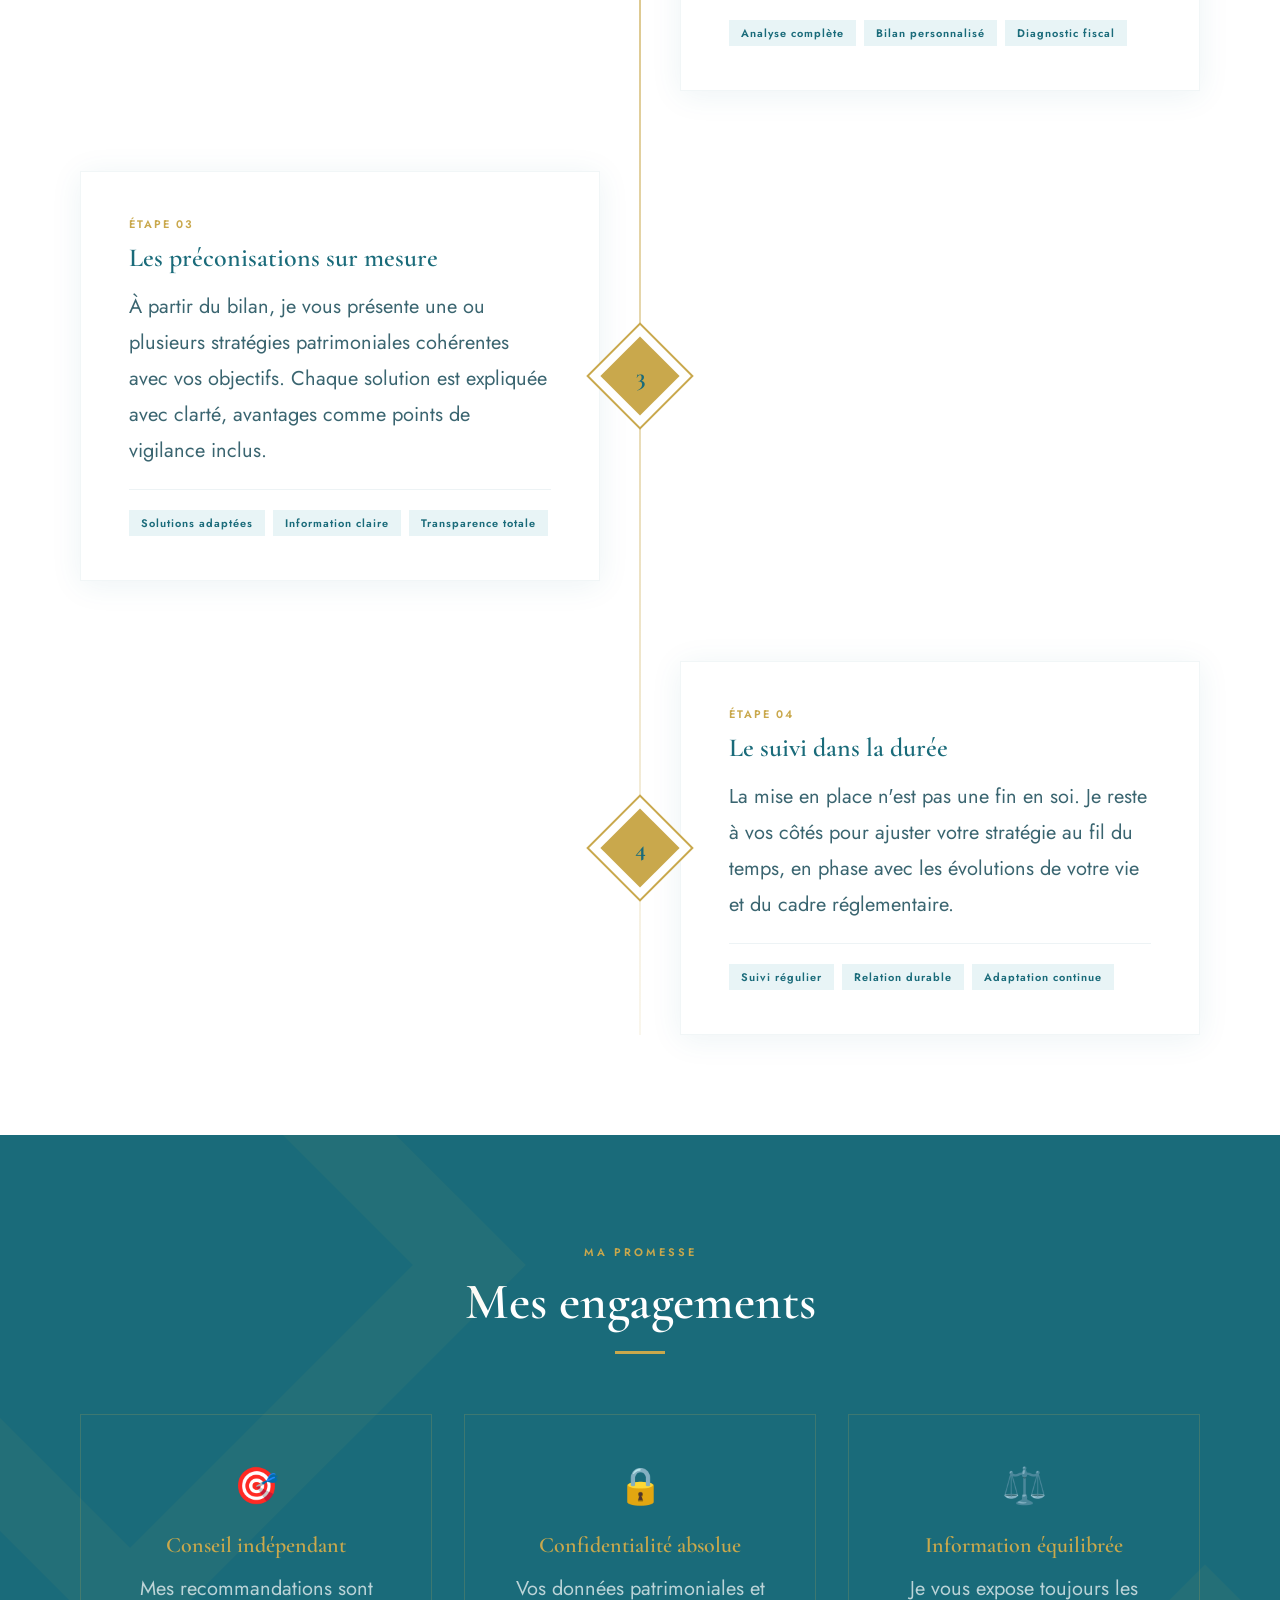
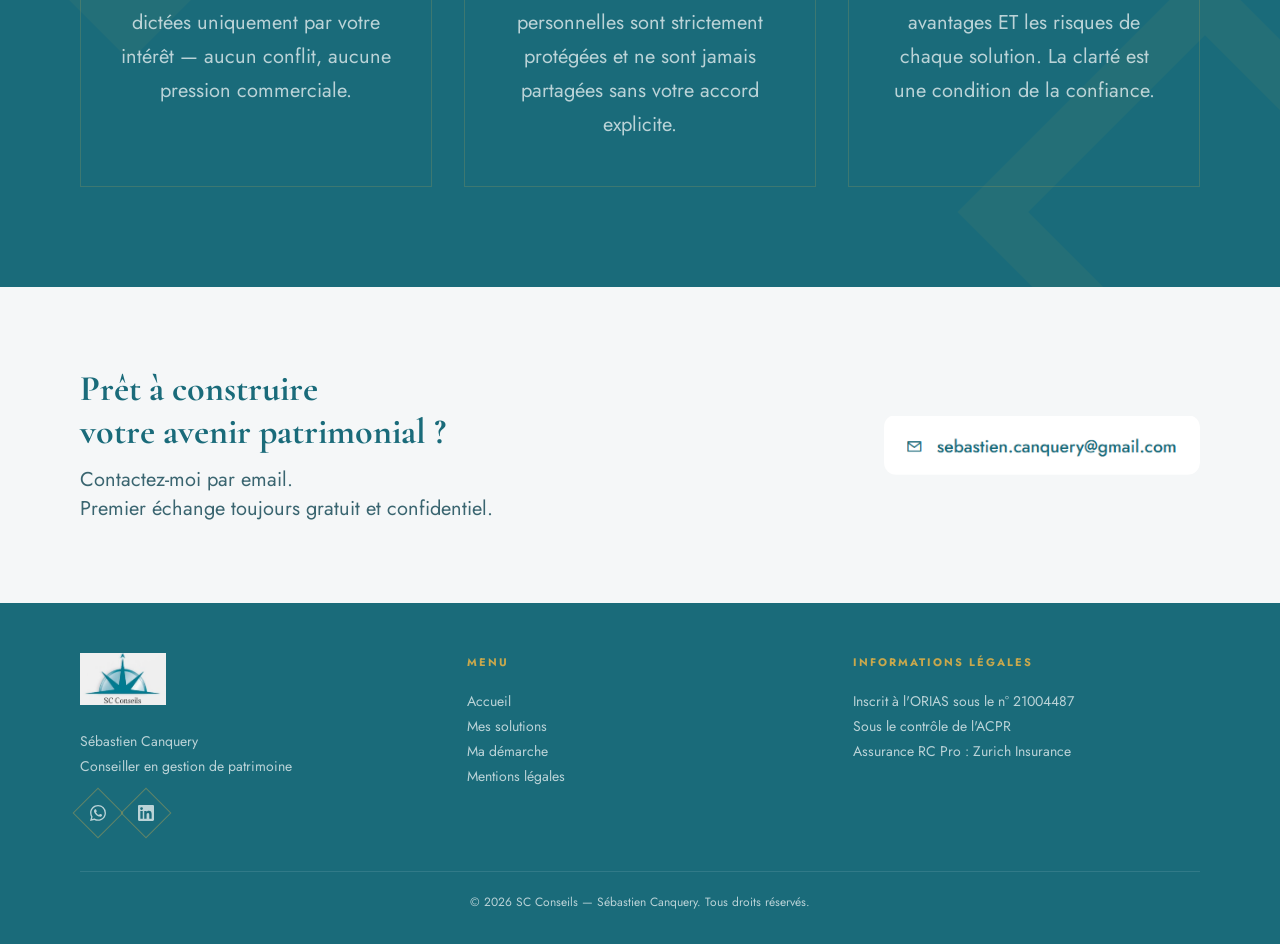
==== commit 64392e3f: "Update demarche.html" ====
--- a/demarche.html
+++ b/demarche.html
@@ -185,7 +185,7 @@
   <div class="footer-grid">
     <div class="footer-col">
       <div class="footer-logo"><a href="index.html"><img src="images/logo(sebastien).png" alt="SC Conseils"></a></div>
-      <p>Sébastien Canquery<br>Conseiller en gestion de patrimoine indépendant</p>
+      <p>Sébastien Canquery<br>Conseiller en gestion de patrimoine</p>
       <div class="footer-socials">
         <a href="#" target="_blank" class="footer-social-btn" title="WhatsApp">
           <svg viewBox="0 0 24 24" xmlns="http://www.w3.org/2000/svg"><path d="M17.472 14.382c-.297-.149-1.758-.867-2.03-.967-.273-.099-.471-.148-.67.15-.197.297-.767.966-.94 1.164-.173.199-.347.223-.644.075-.297-.15-1.255-.463-2.39-1.475-.883-.788-1.48-1.761-1.653-2.059-.173-.297-.018-.458.13-.606.134-.133.298-.347.446-.52.149-.174.198-.298.298-.497.099-.198.05-.371-.025-.52-.075-.149-.669-1.612-.916-2.207-.242-.579-.487-.5-.669-.51-.173-.008-.371-.01-.57-.01-.198 0-.52.074-.792.372-.272.297-1.04 1.016-1.04 2.479 0 1.462 1.065 2.875 1.213 3.074.149.198 2.096 3.2 5.077 4.487.709.306 1.262.489 1.694.625.712.227 1.36.195 1.871.118.571-.085 1.758-.719 2.006-1.413.248-.694.248-1.289.173-1.413-.074-.124-.272-.198-.57-.347m-5.421 7.403h-.004a9.87 9.87 0 01-5.031-1.378l-.361-.214-3.741.982.998-3.648-.235-.374a9.86 9.86 0 01-1.51-5.26c.001-5.45 4.436-9.884 9.888-9.884 2.64 0 5.122 1.03 6.988 2.898a9.825 9.825 0 012.893 6.994c-.003 5.45-4.437 9.884-9.885 9.884m8.413-18.297A11.815 11.815 0 0012.05 0C5.495 0 .16 5.335.157 11.892c0 2.096.547 4.142 1.588 5.945L.057 24l6.305-1.654a11.882 11.882 0 005.683 1.448h.005c6.554 0 11.89-5.335 11.893-11.893a11.821 11.821 0 00-3.48-8.413z"/></svg>
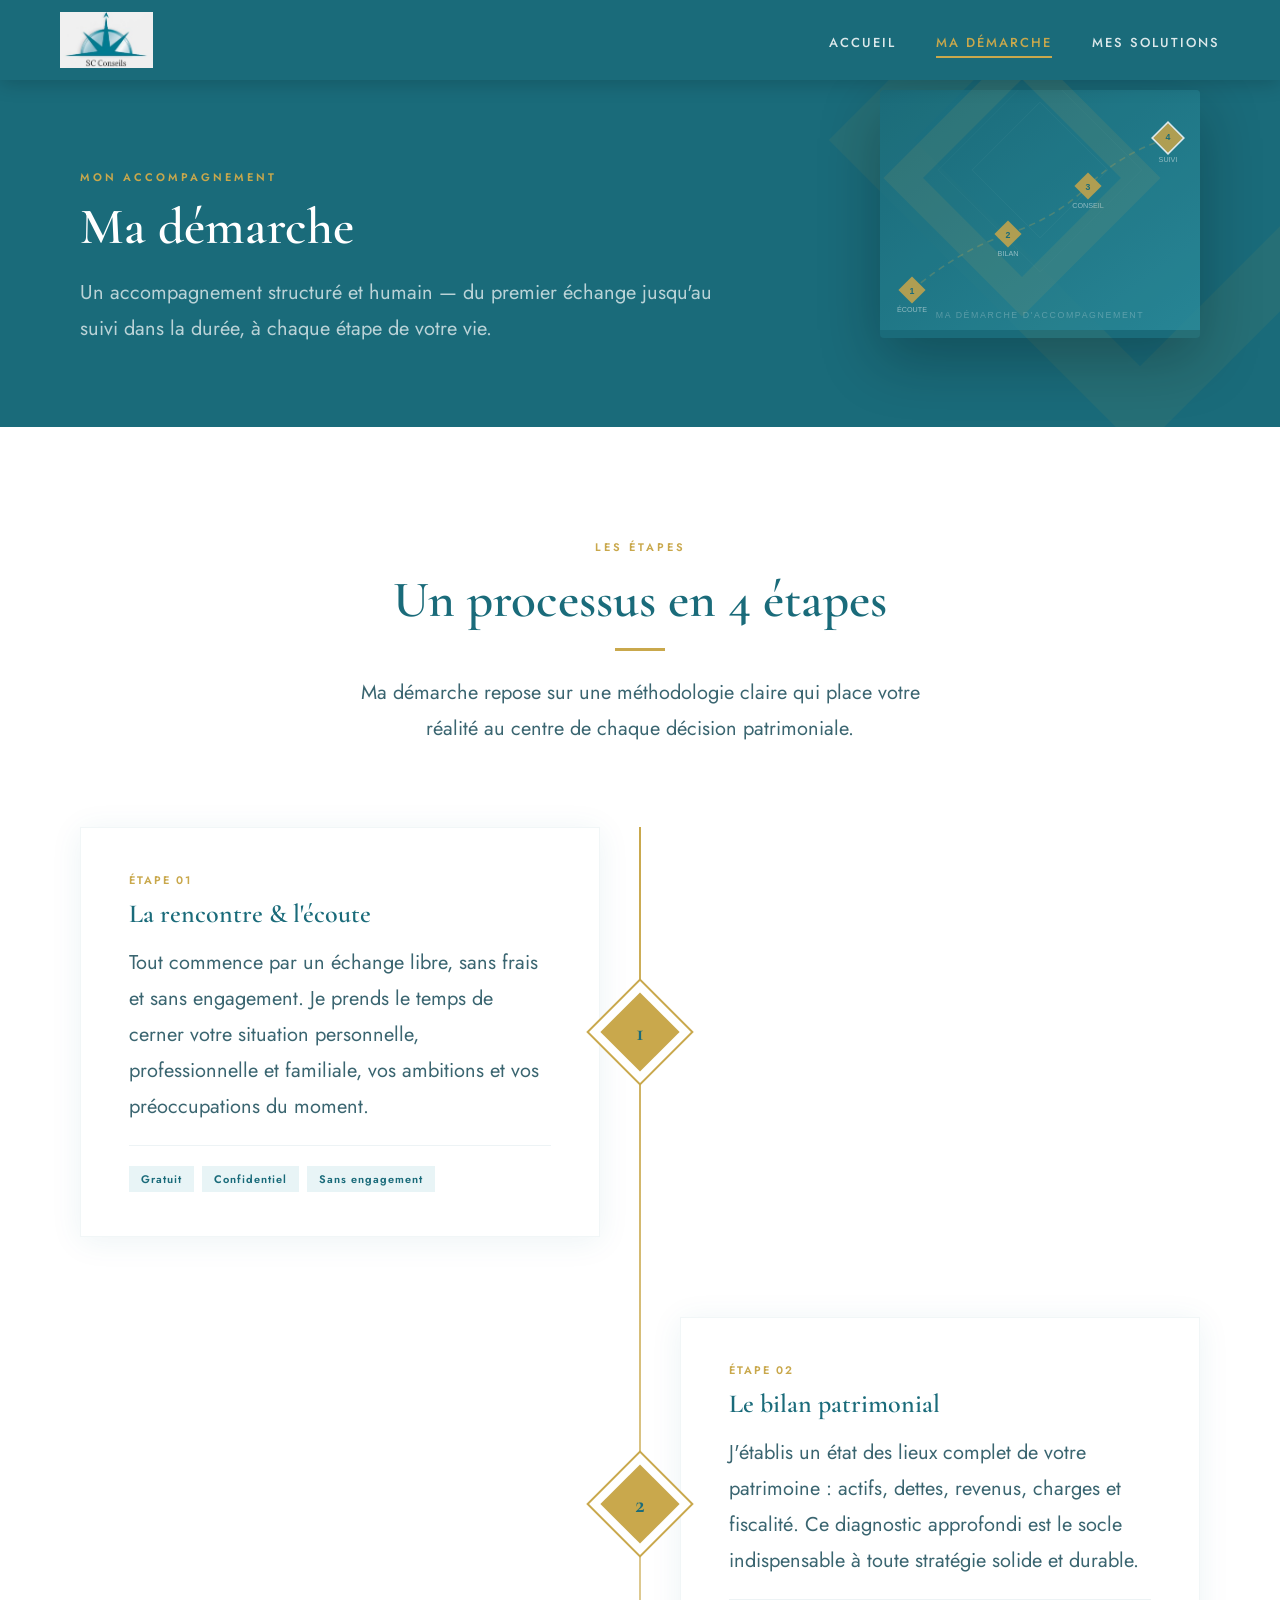
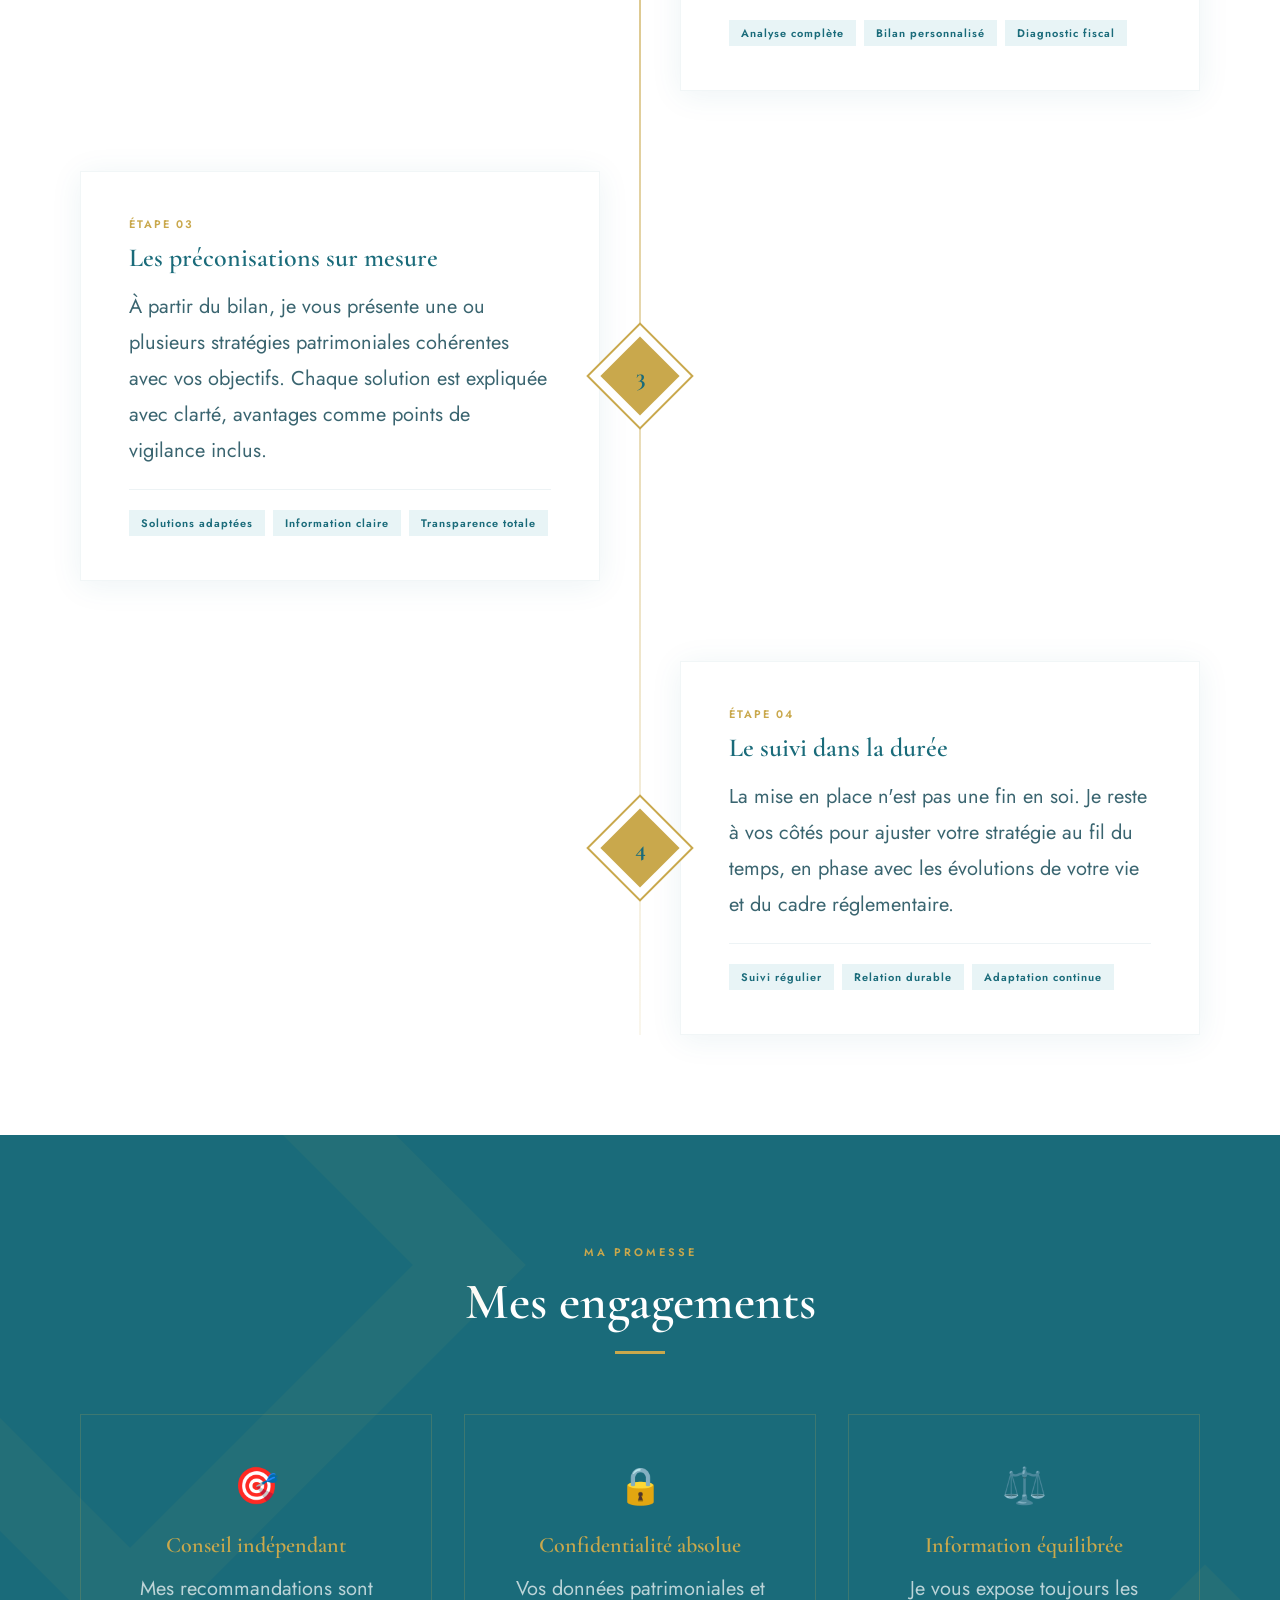
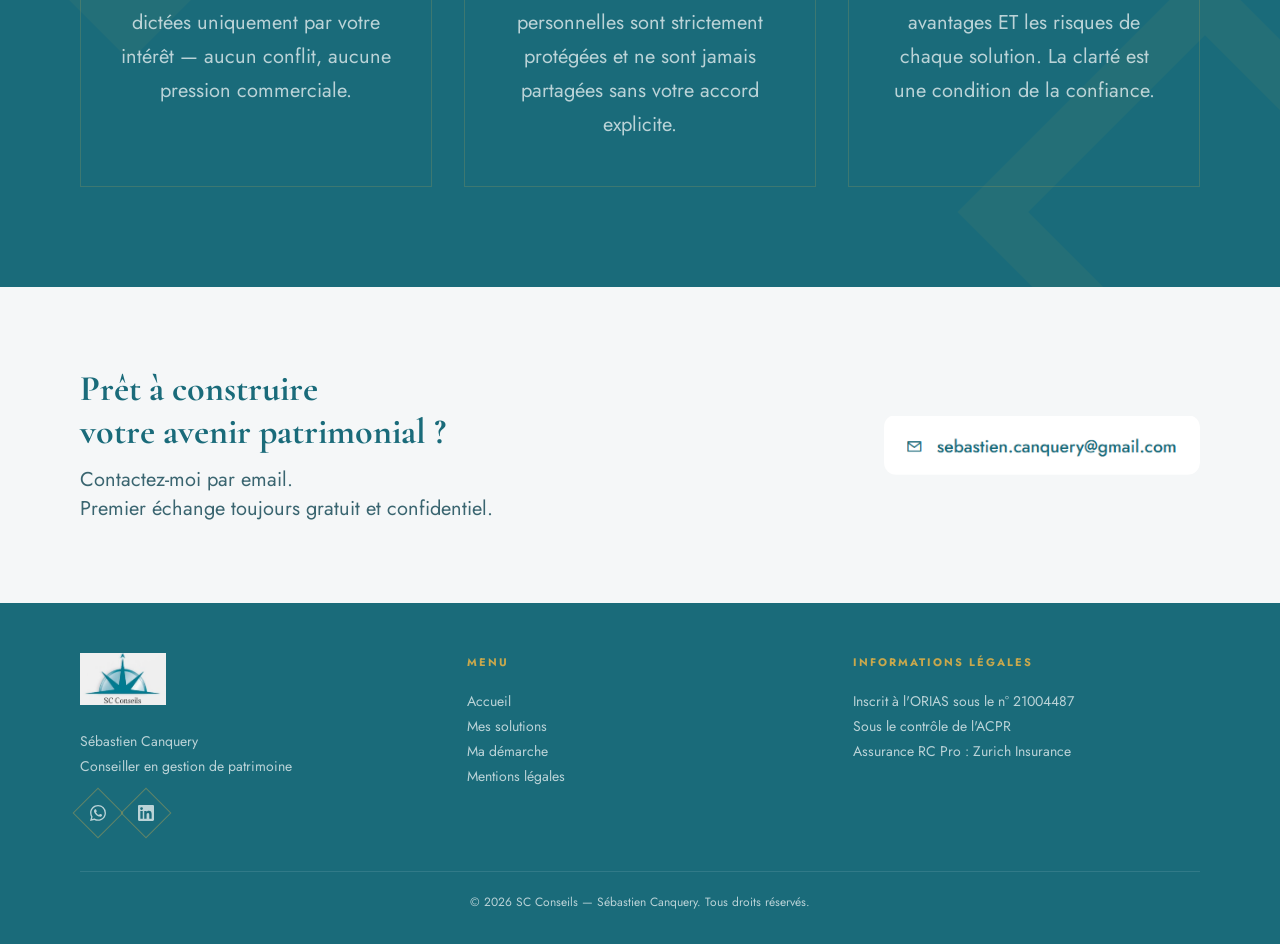
==== commit a2fb8c8a: "Reorder navigation links in demarche.html" ====
--- a/demarche.html
+++ b/demarche.html
@@ -30,8 +30,9 @@
   <div class="nav-logo"><a href="index.html"><img src="images/logo(sebastien).png" alt="SC Conseils"></a></div>
   <ul class="nav-links">
     <li><a href="index.html" id="nav-accueil">Accueil</a></li>
+    <li><a href="demarche.html" id="nav-demarche">Ma démarche</a></li>
     <li><a href="solutions.html" id="nav-solutions">Mes solutions</a></li>
-    <li><a href="demarche.html" id="nav-demarche">Ma démarche</a></li>
+    
   </ul>
 </nav>
 
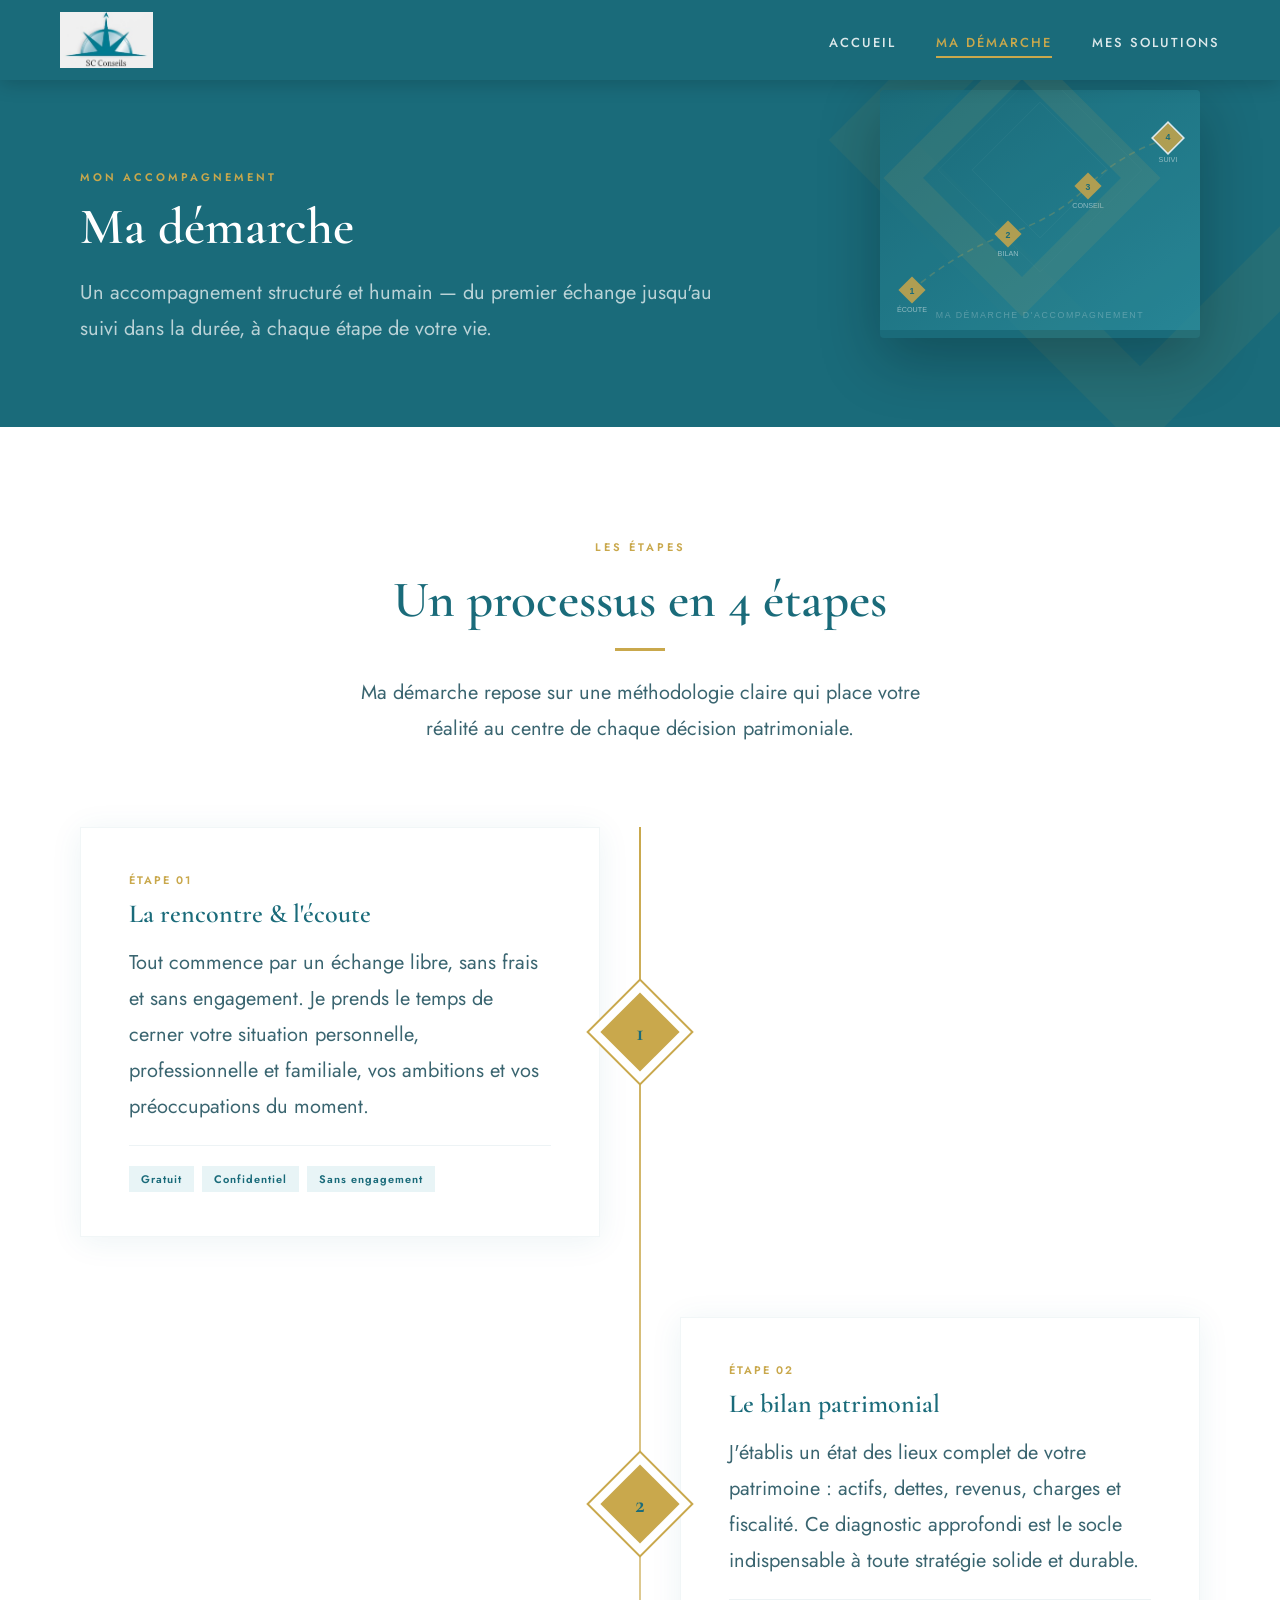
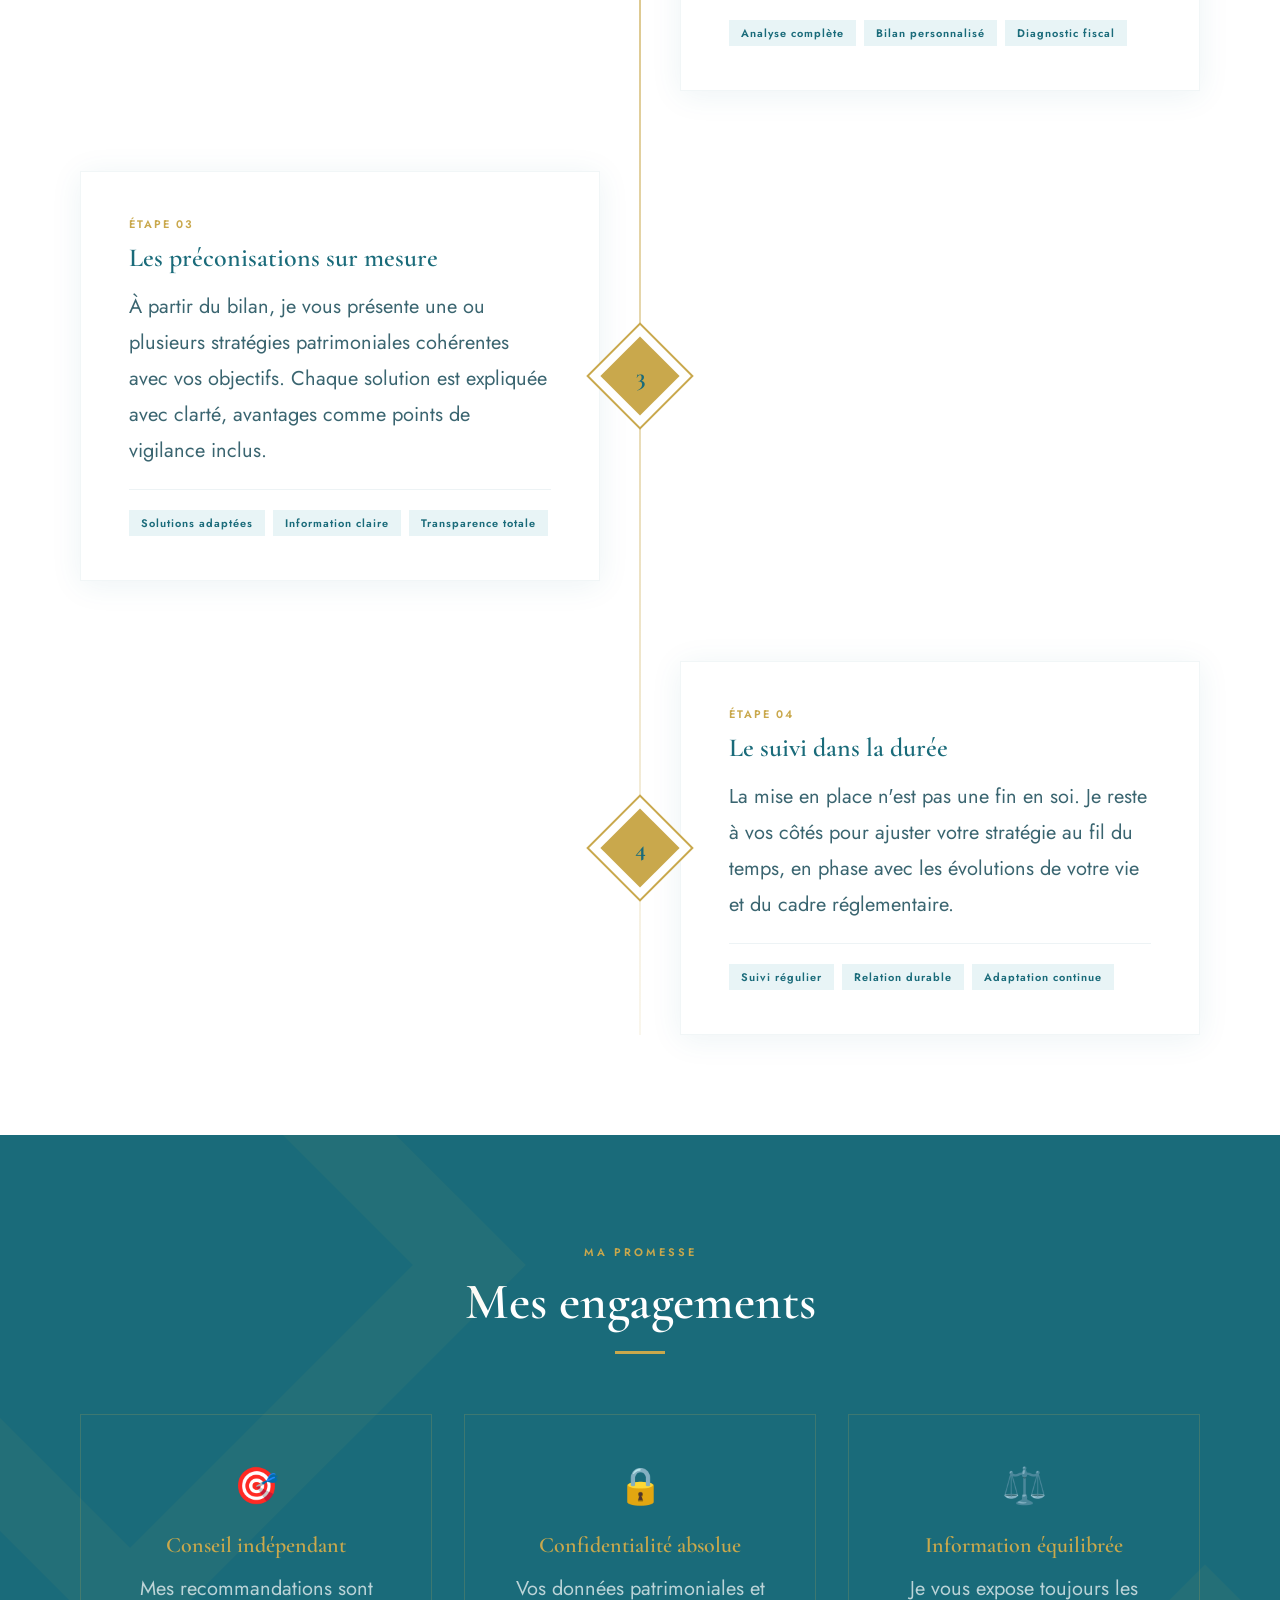
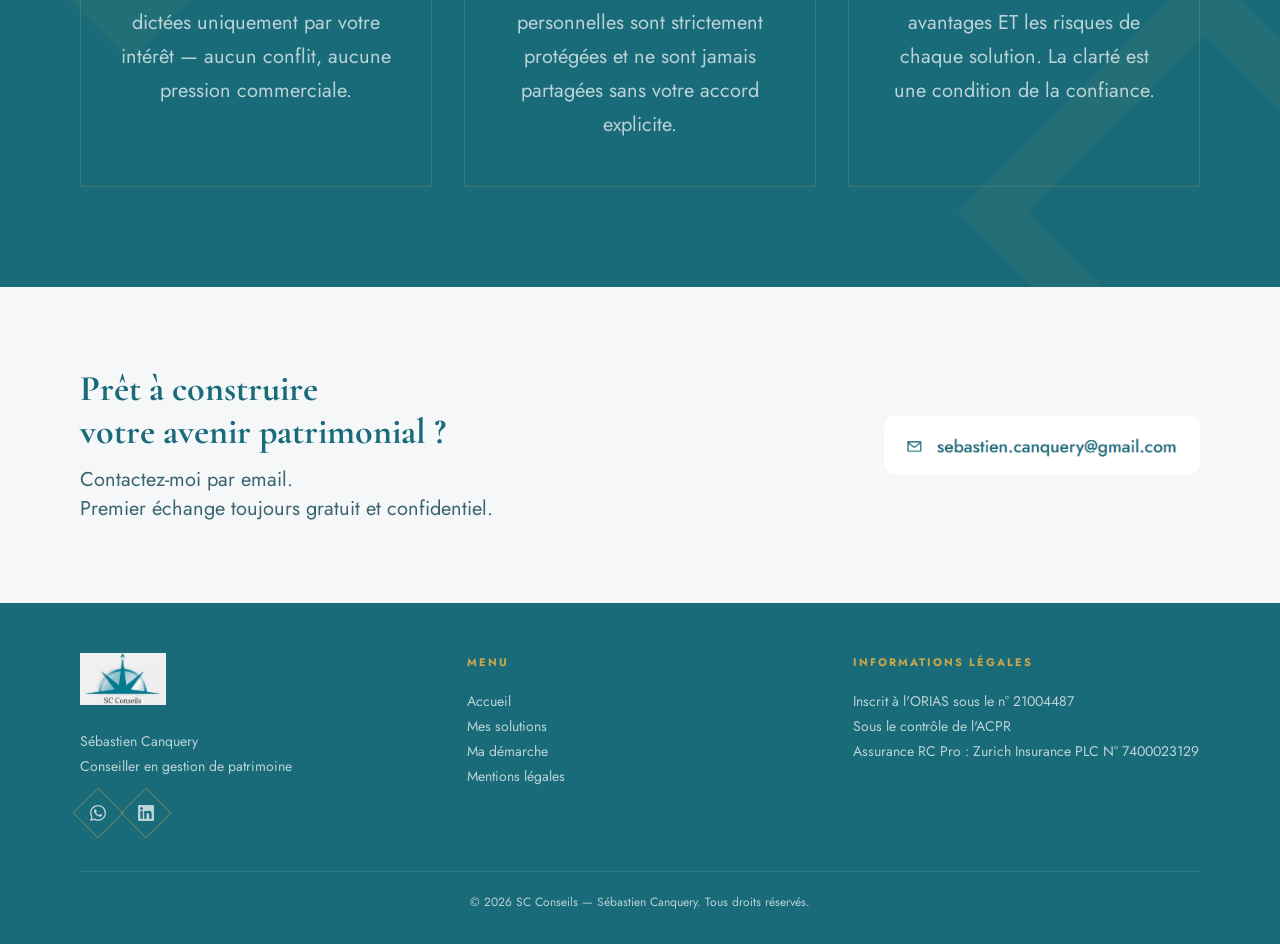
==== commit 4046ccdc: "Update demarche.html" ====
--- a/demarche.html
+++ b/demarche.html
@@ -205,7 +205,7 @@
     </div>
     <div class="footer-col">
       <h4>Informations légales</h4>
-      <p>Inscrit à l'ORIAS sous le n° 21004487<br>Sous le contrôle de l'ACPR<br>Assurance RC Pro : Zurich Insurance</p>
+      <p>Inscrit à l'ORIAS sous le n° 21004487<br>Sous le contrôle de l'ACPR<br>Assurance RC Pro : Zurich Insurance PLC N° 7400023129</p>
     </div>
   </div>
   <div class="footer-bottom">© 2026 SC Conseils — Sébastien Canquery. Tous droits réservés.</div>
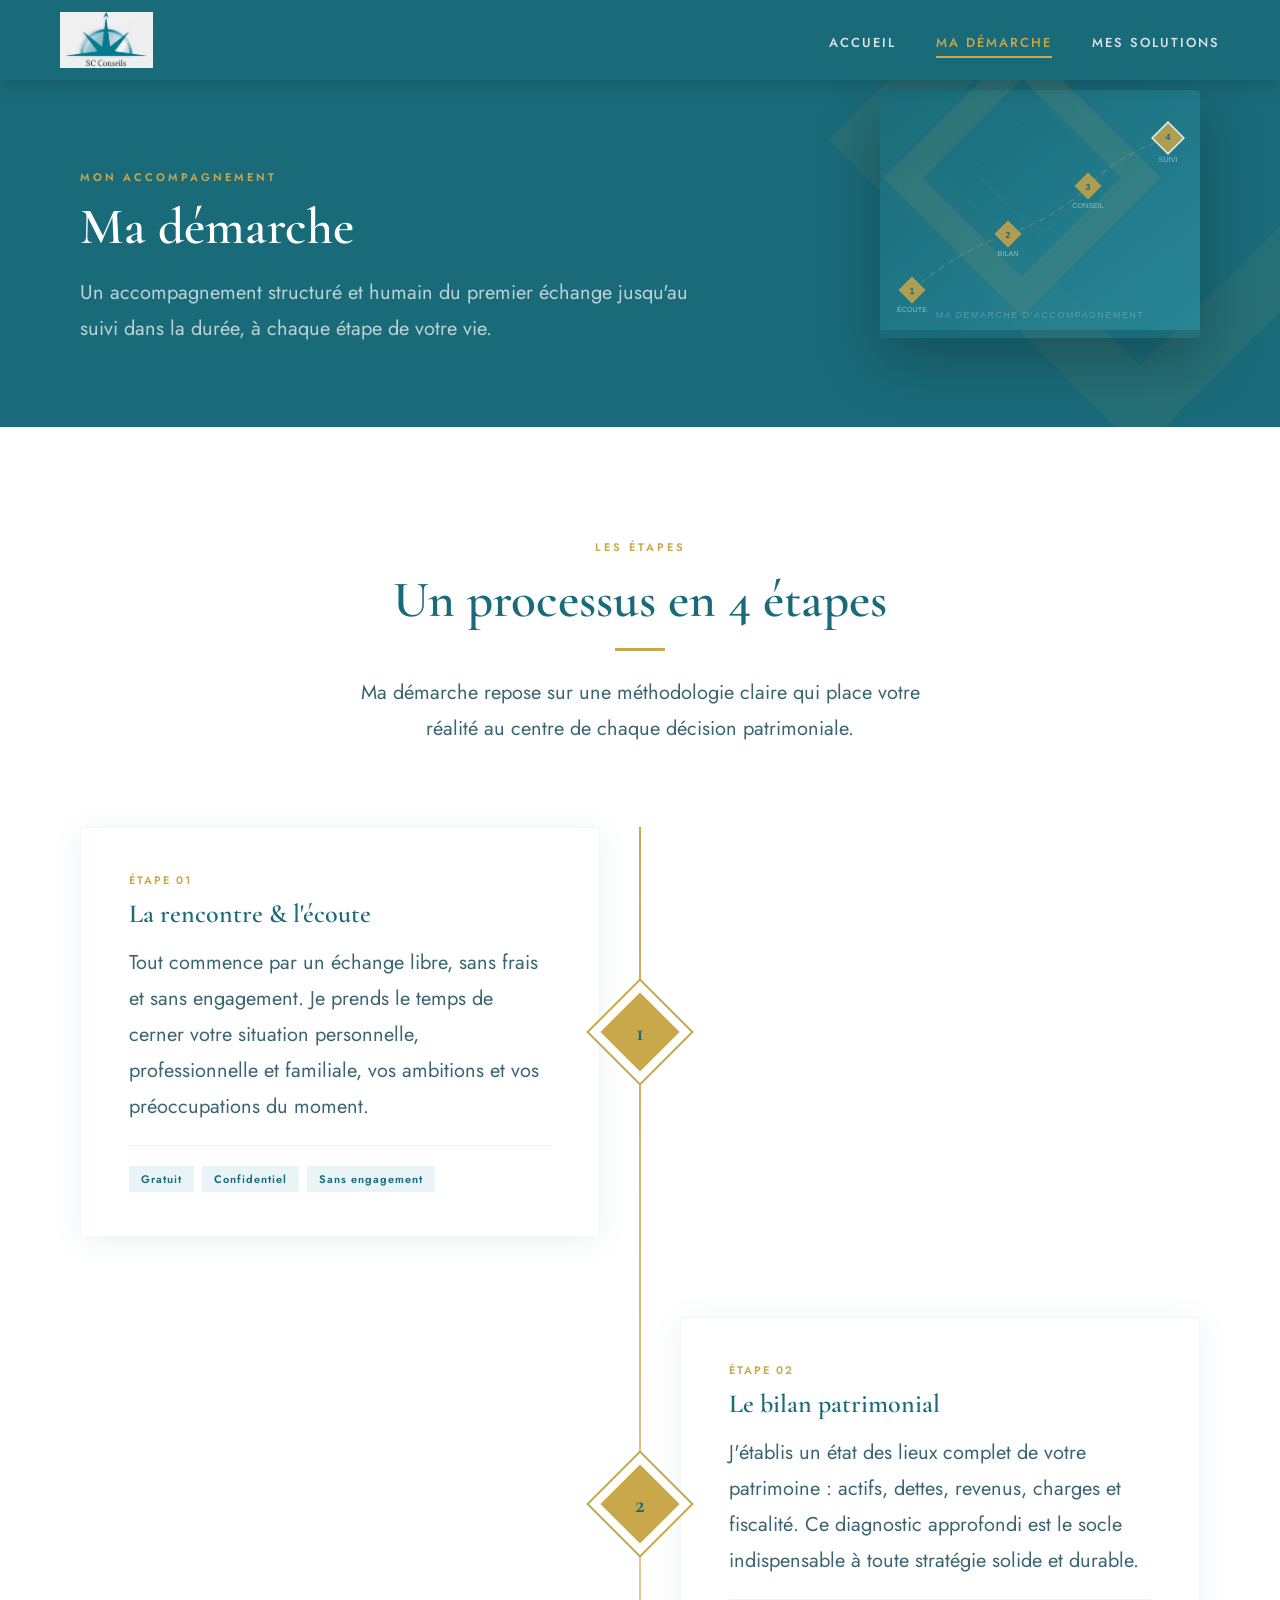
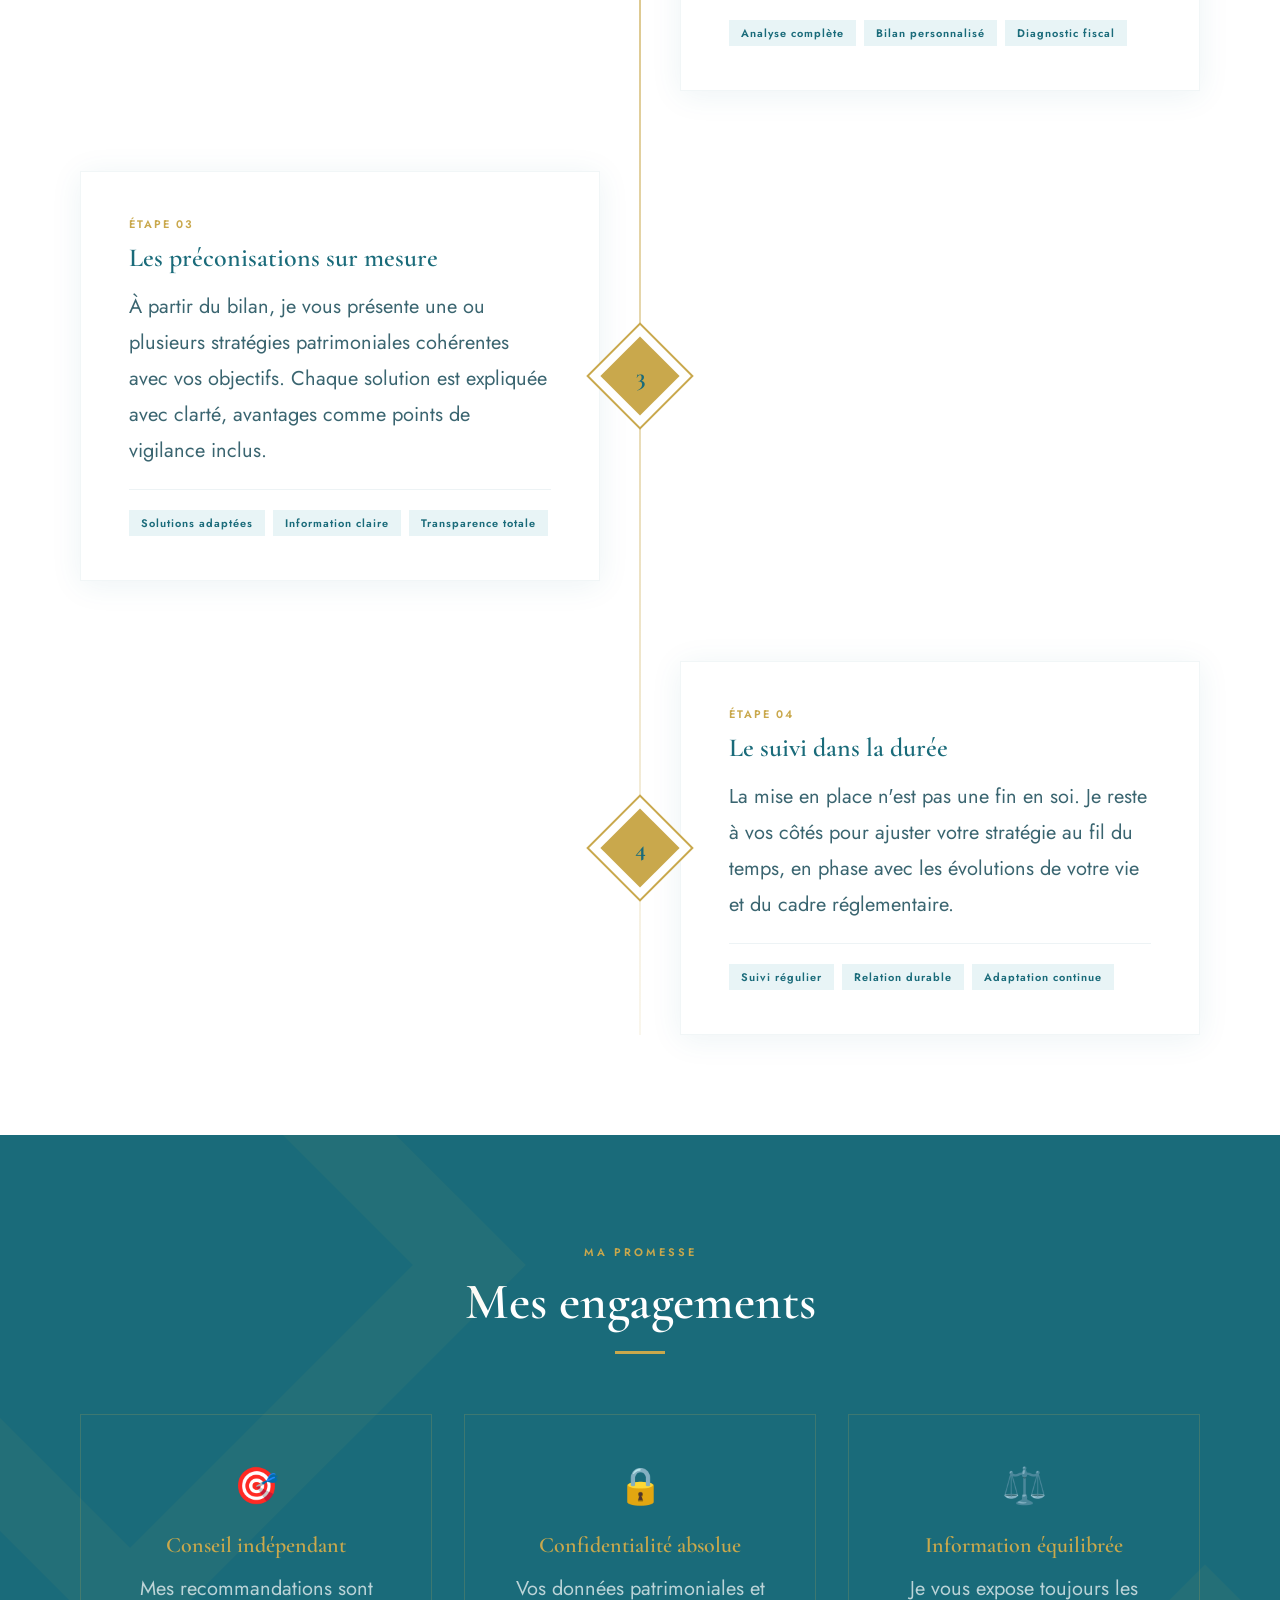
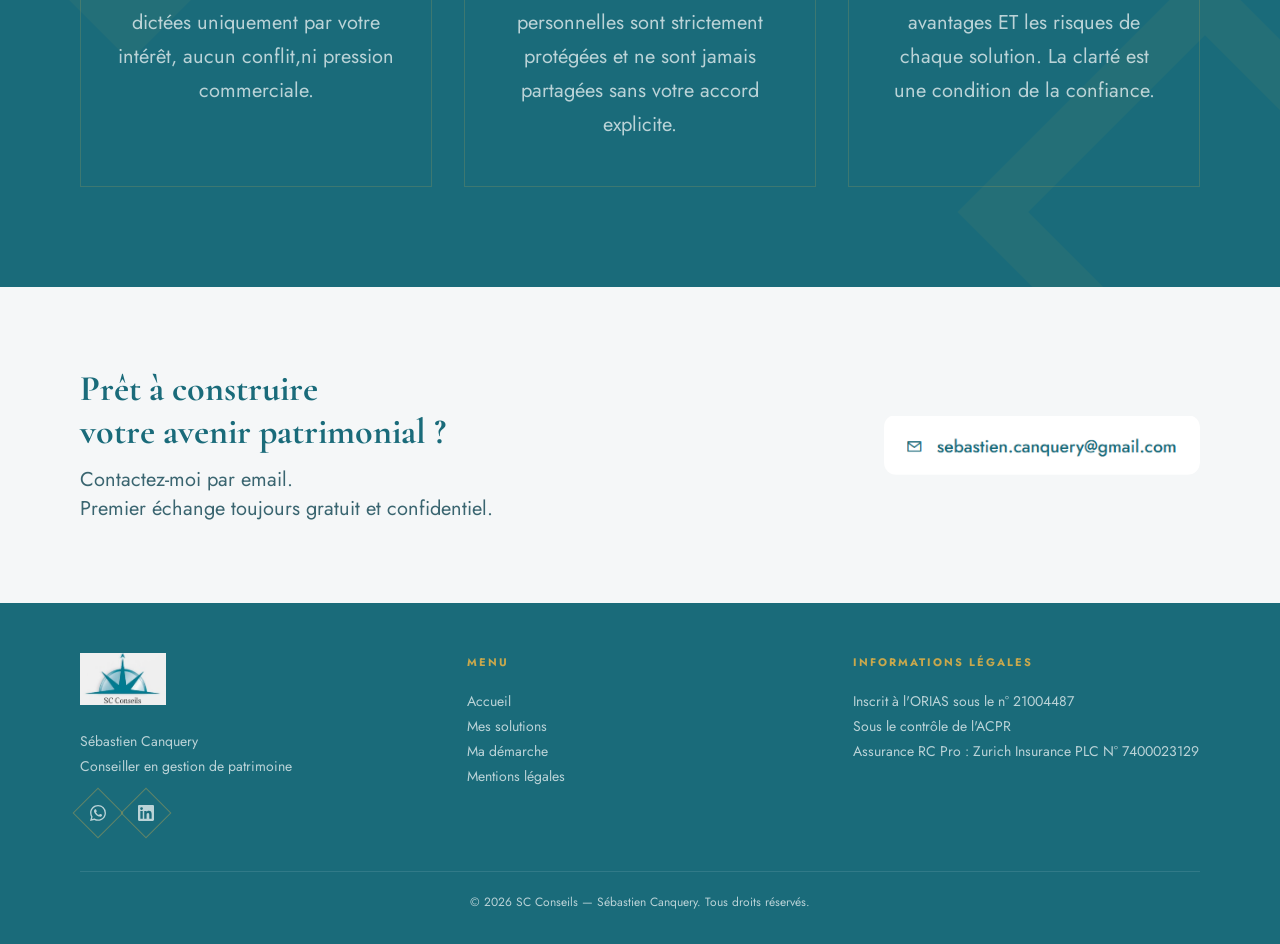
==== commit 4dc0e0e7: "Update demarche.html" ====
--- a/demarche.html
+++ b/demarche.html
@@ -40,7 +40,7 @@
   <div class="page-hero-inner">
     <span class="section-tag">Mon accompagnement</span>
     <h1 class="section-titre">Ma démarche</h1>
-    <p class="page-hero-desc">Un accompagnement structuré et humain — du premier échange jusqu'au suivi dans la durée, à chaque étape de votre vie.</p>
+    <p class="page-hero-desc">Un accompagnement structuré et humain du premier échange jusqu'au suivi dans la durée, à chaque étape de votre vie.</p>
   </div>
   <div class="page-hero-illus">
     <svg viewBox="0 0 400 300" xmlns="http://www.w3.org/2000/svg">
@@ -157,7 +157,7 @@
     <div class="engagement-item">
       <div class="engagement-icone">🎯</div>
       <h3 class="engagement-titre">Conseil indépendant</h3>
-      <p class="engagement-texte">Mes recommandations sont dictées uniquement par votre intérêt — aucun conflit, aucune pression commerciale.</p>
+      <p class="engagement-texte">Mes recommandations sont dictées uniquement par votre intérêt, aucun conflit,ni pression commerciale.</p>
     </div>
     <div class="engagement-item">
       <div class="engagement-icone">🔒</div>
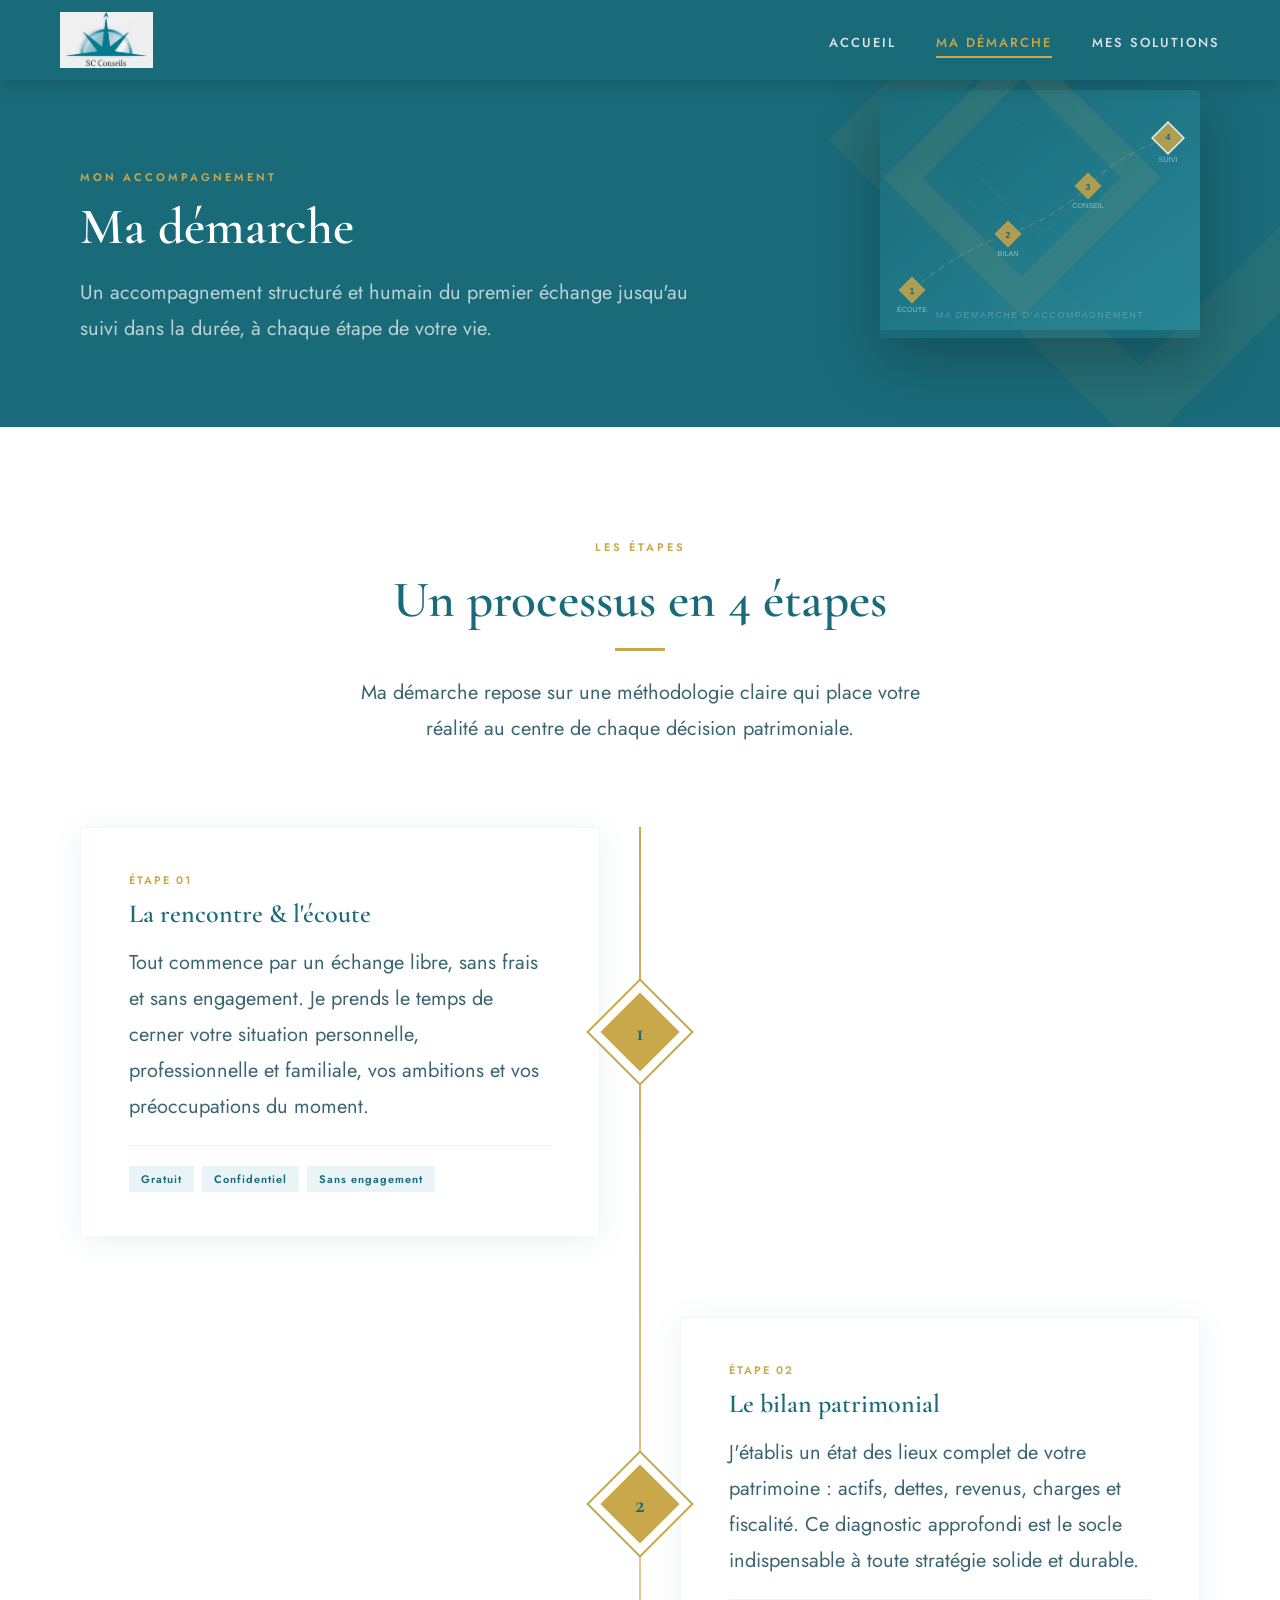
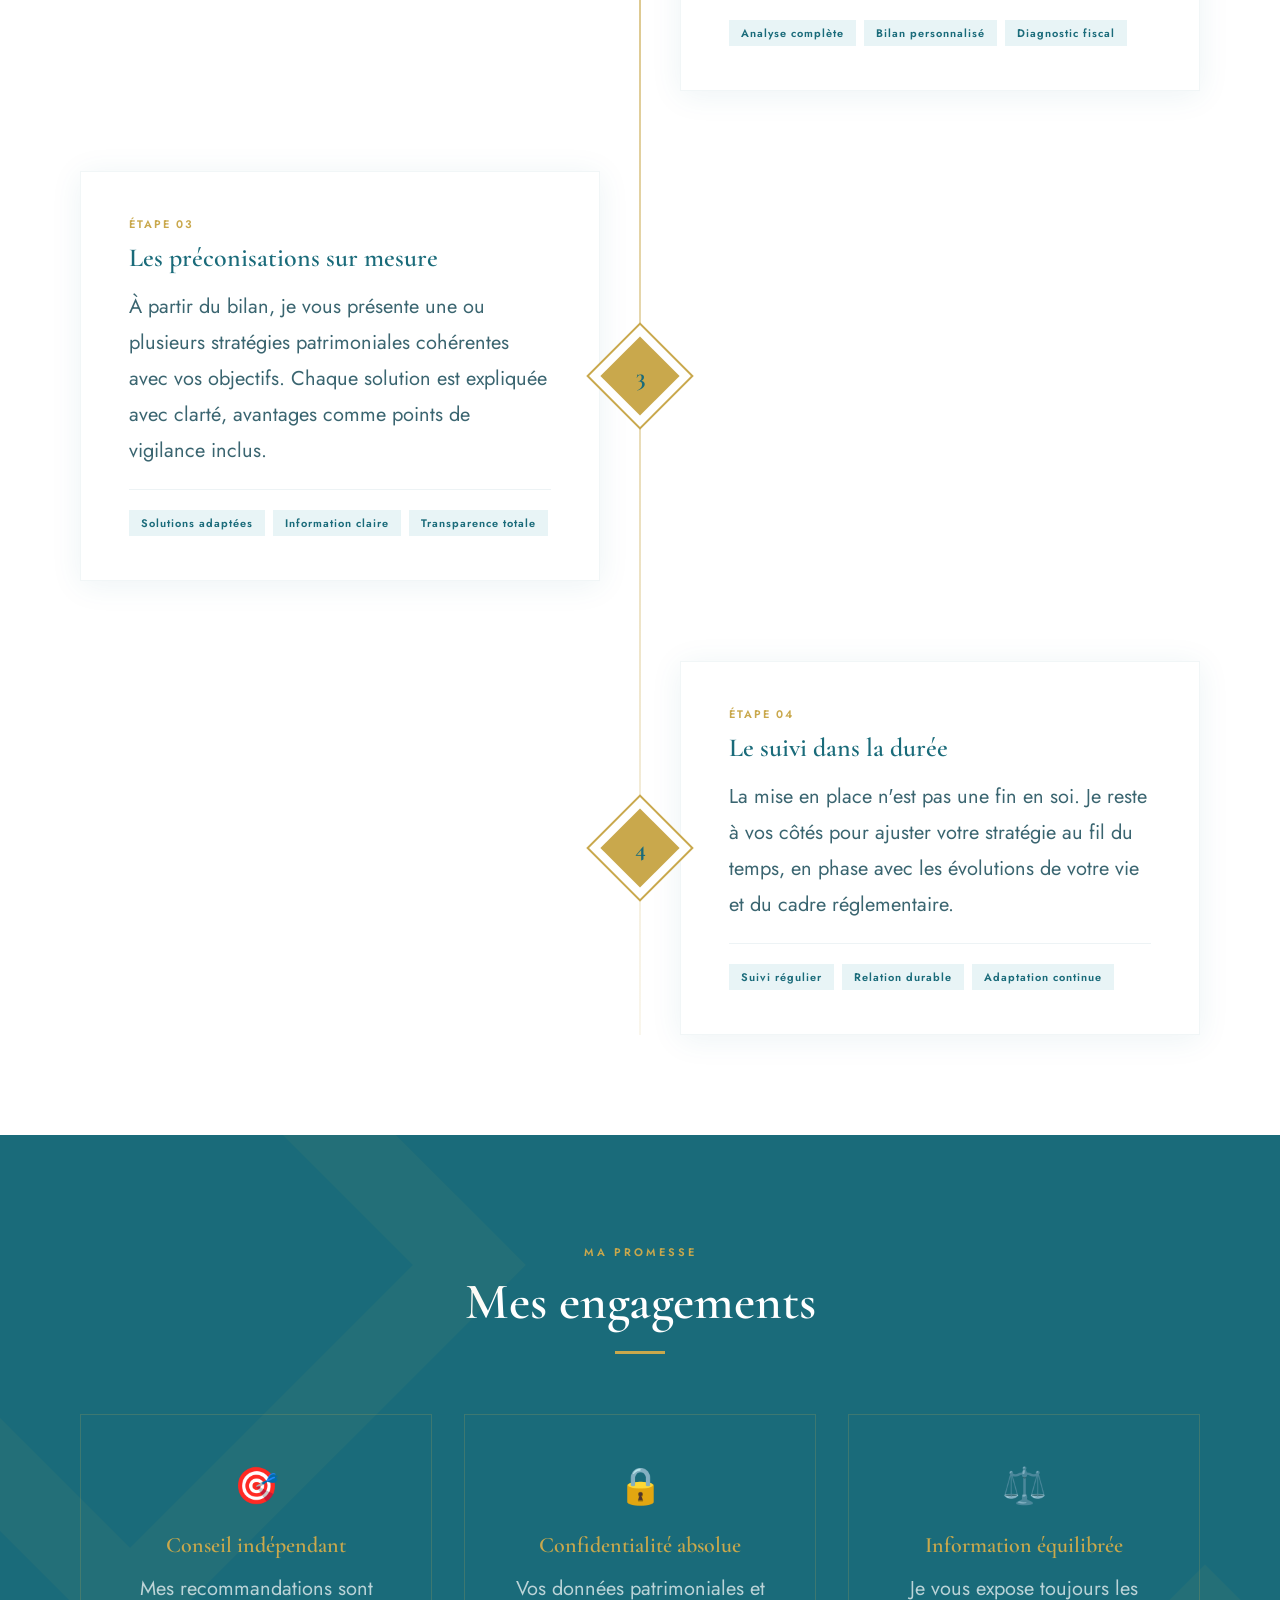
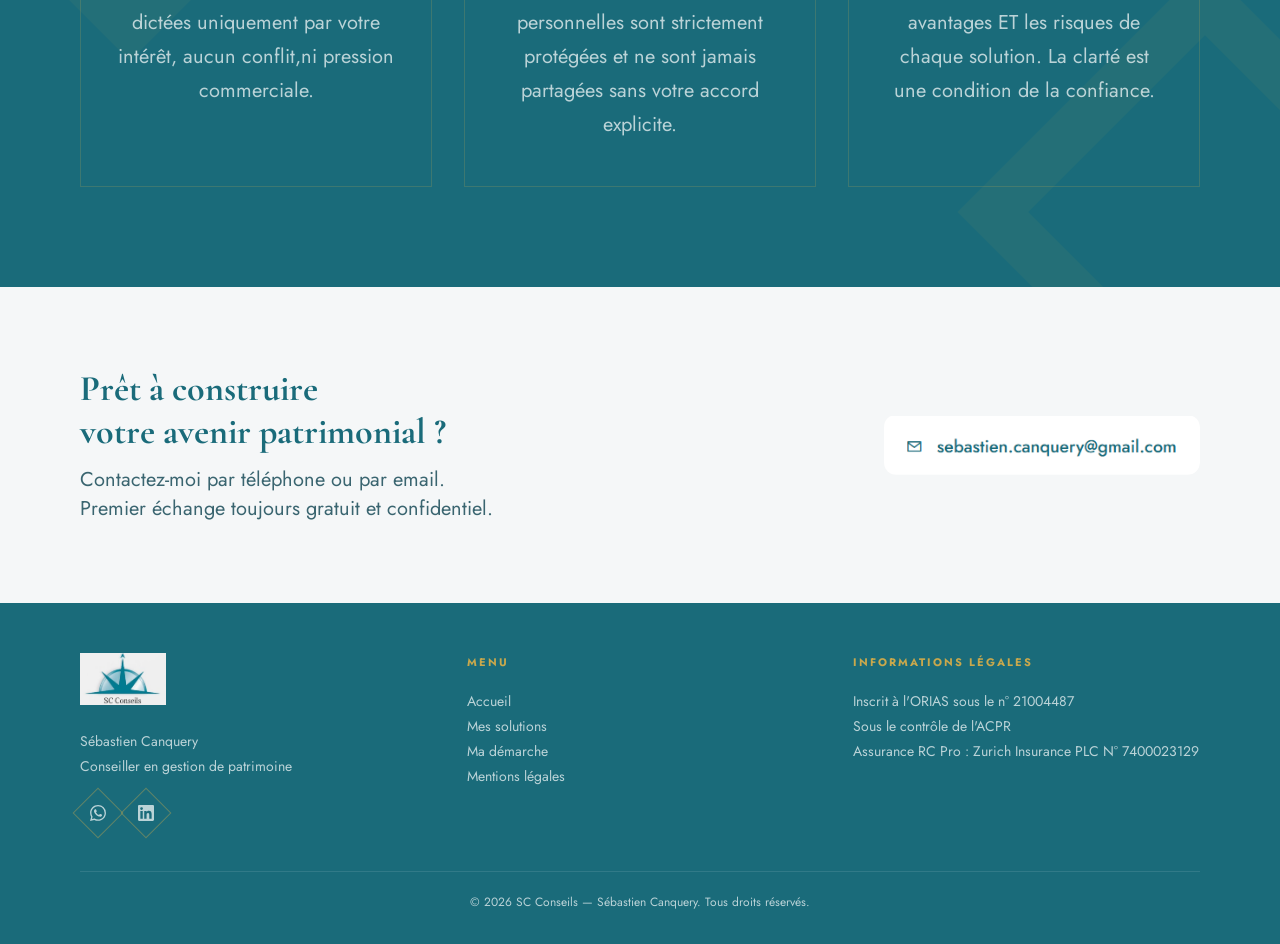
==== commit e7f1814a: "Update contact method in demarche.html" ====
--- a/demarche.html
+++ b/demarche.html
@@ -175,7 +175,7 @@
 <section class="section-cta">
   <div class="cta-texte">
     <h3>Prêt à construire<br>votre avenir patrimonial ?</h3>
-    <p>Contactez-moi par email.<br>Premier échange toujours gratuit et confidentiel.</p>
+    <p>Contactez-moi par téléphone ou par email.<br>Premier échange toujours gratuit et confidentiel.</p>
   </div>
   <div class="cta-contacts">
     <div><img src="images/numero(sebastien).png" alt="Coordonnées de contact" style="width:320px;display:block;border-radius:12px;clip-path:inset(0 0 0 4px round 12px);"></div>
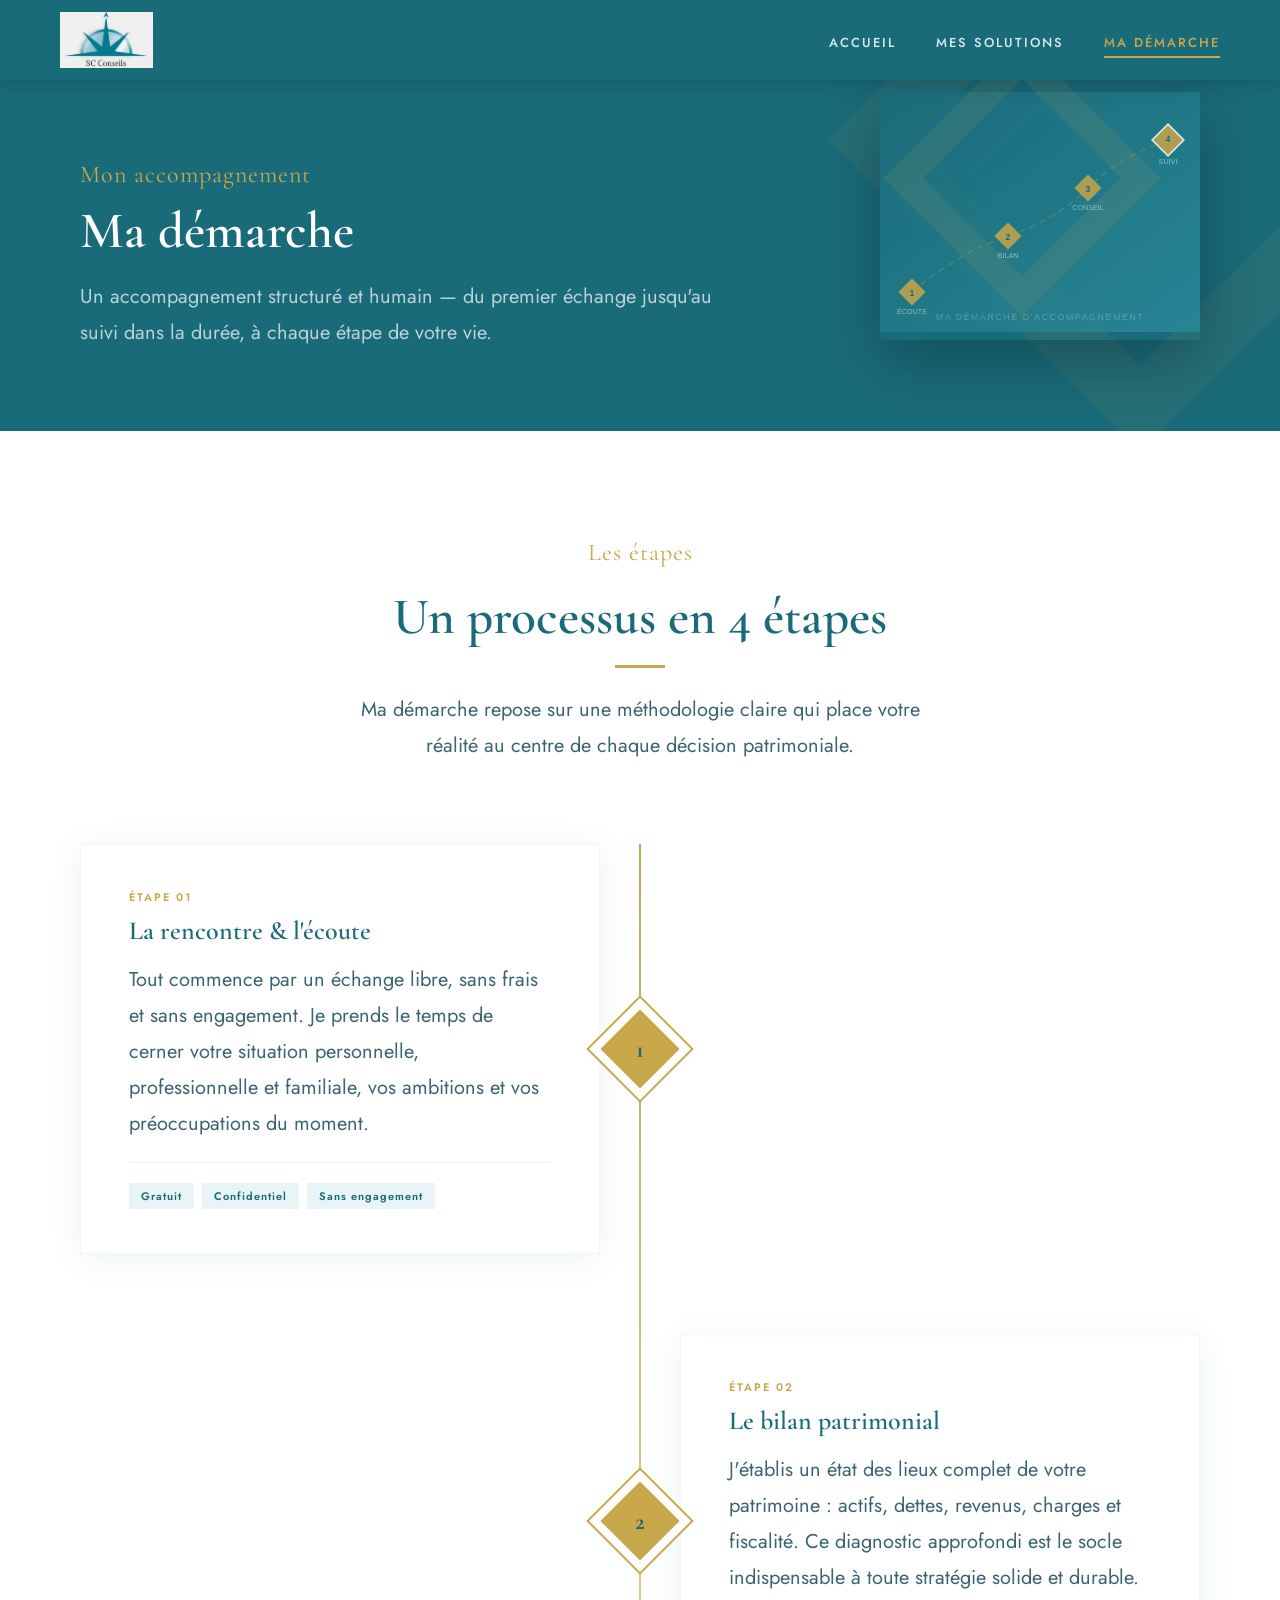
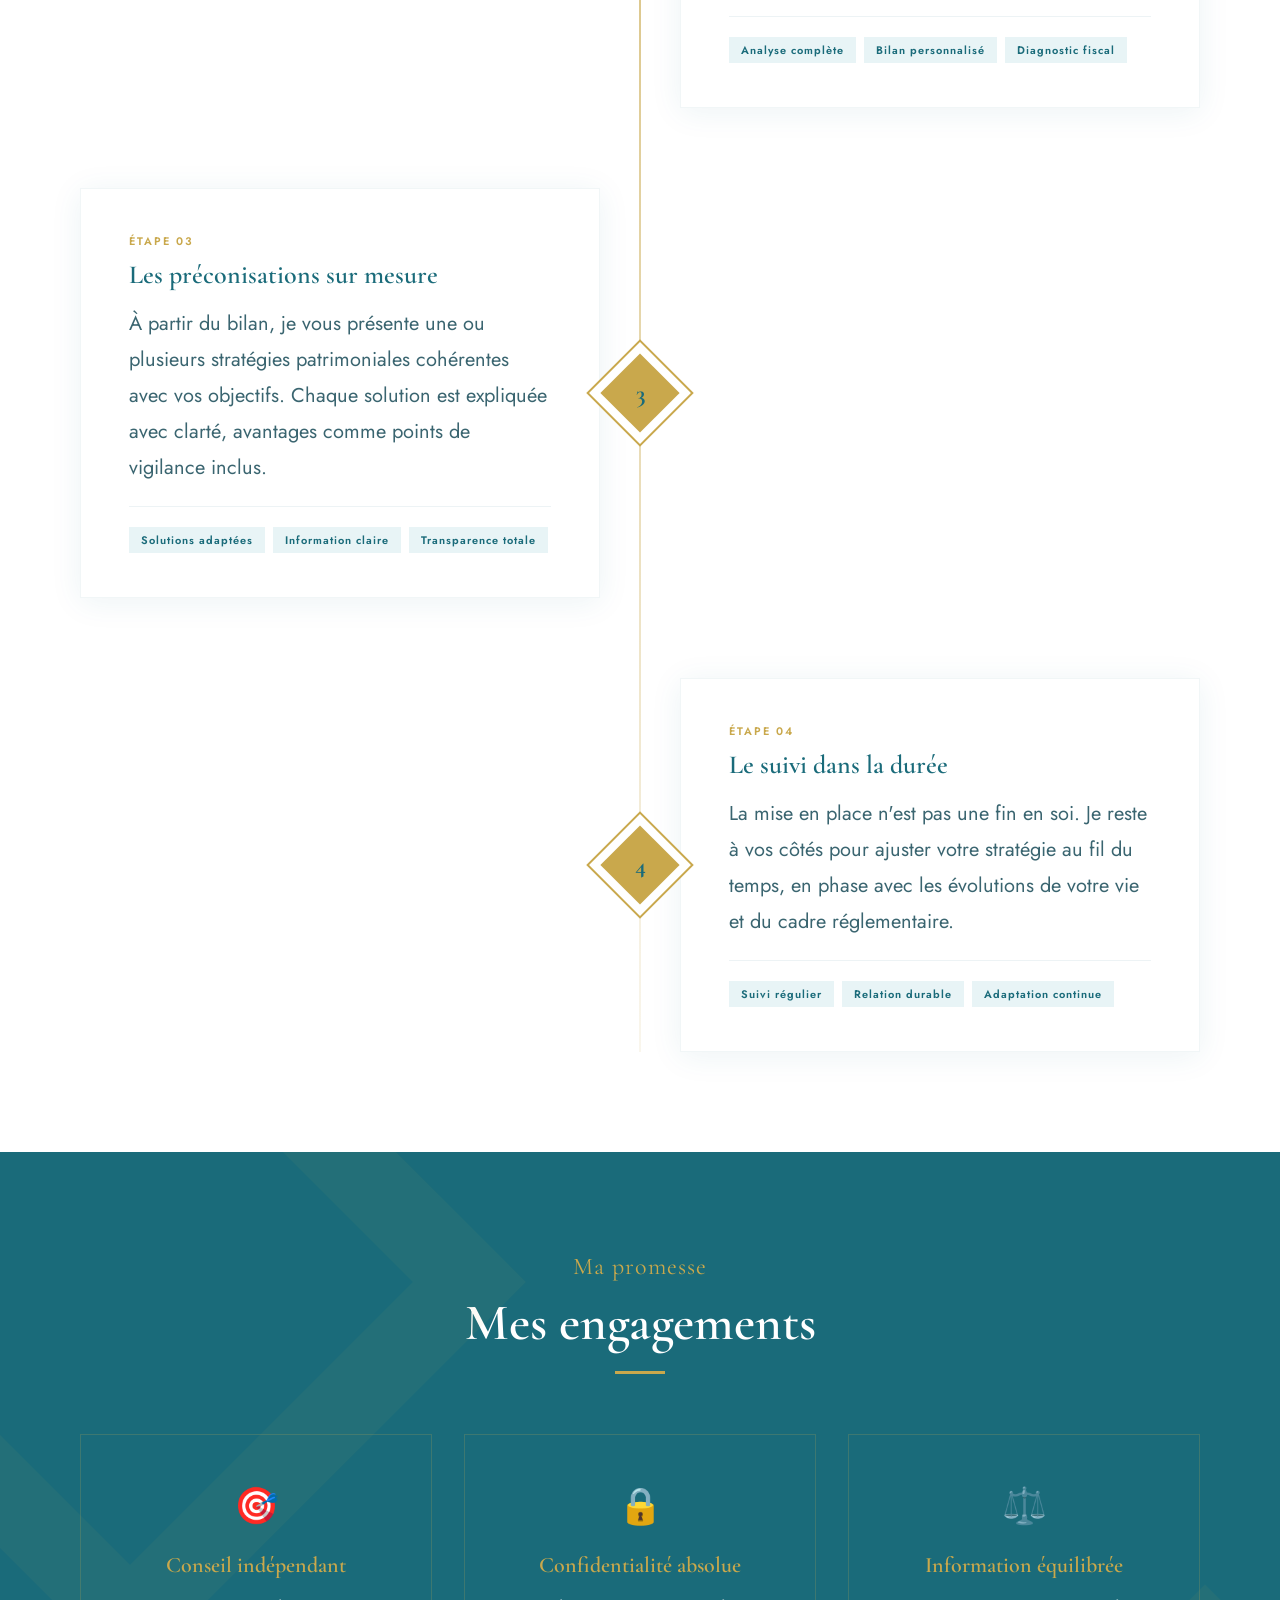
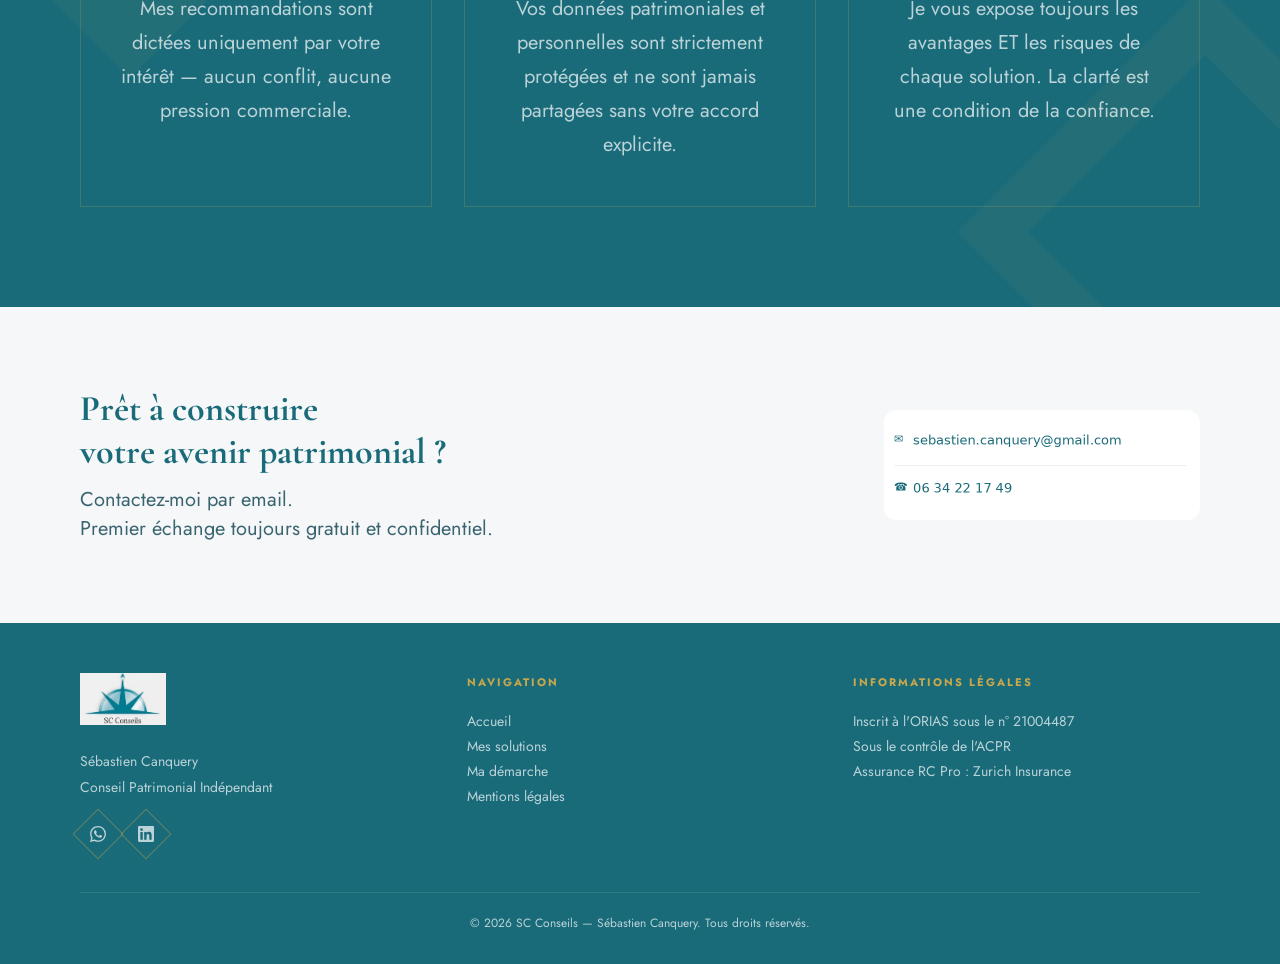
==== commit 0a7e93d1: "Refine text and update navigation links in demarche.html Updated text for clarity and consistency th" ====
--- a/demarche.html
+++ b/demarche.html
@@ -22,6 +22,15 @@
   border: 28px solid rgba(201,168,76,0.10);
   transform: rotate(45deg);
 }
+
+/* section-tag à la même taille que "Accompagnement Patrimonial Indépendant" */
+.section-tag {
+  font-size: clamp(18px,2vw,24px) !important;
+  letter-spacing: 1px !important;
+  font-weight: 400 !important;
+  font-family: var(--font-titre) !important;
+  text-transform: none !important;
+}
 </style>
 </head>
 <body>
@@ -30,9 +39,8 @@
   <div class="nav-logo"><a href="index.html"><img src="images/logo(sebastien).png" alt="SC Conseils"></a></div>
   <ul class="nav-links">
     <li><a href="index.html" id="nav-accueil">Accueil</a></li>
+    <li><a href="solutions.html" id="nav-solutions">Mes solutions</a></li>
     <li><a href="demarche.html" id="nav-demarche">Ma démarche</a></li>
-    <li><a href="solutions.html" id="nav-solutions">Mes solutions</a></li>
-    
   </ul>
 </nav>
 
@@ -40,7 +48,7 @@
   <div class="page-hero-inner">
     <span class="section-tag">Mon accompagnement</span>
     <h1 class="section-titre">Ma démarche</h1>
-    <p class="page-hero-desc">Un accompagnement structuré et humain du premier échange jusqu'au suivi dans la durée, à chaque étape de votre vie.</p>
+    <p class="page-hero-desc">Un accompagnement structuré et humain — du premier échange jusqu'au suivi dans la durée, à chaque étape de votre vie.</p>
   </div>
   <div class="page-hero-illus">
     <svg viewBox="0 0 400 300" xmlns="http://www.w3.org/2000/svg">
@@ -157,7 +165,7 @@
     <div class="engagement-item">
       <div class="engagement-icone">🎯</div>
       <h3 class="engagement-titre">Conseil indépendant</h3>
-      <p class="engagement-texte">Mes recommandations sont dictées uniquement par votre intérêt, aucun conflit,ni pression commerciale.</p>
+      <p class="engagement-texte">Mes recommandations sont dictées uniquement par votre intérêt — aucun conflit, aucune pression commerciale.</p>
     </div>
     <div class="engagement-item">
       <div class="engagement-icone">🔒</div>
@@ -175,7 +183,7 @@
 <section class="section-cta">
   <div class="cta-texte">
     <h3>Prêt à construire<br>votre avenir patrimonial ?</h3>
-    <p>Contactez-moi par téléphone ou par email.<br>Premier échange toujours gratuit et confidentiel.</p>
+    <p>Contactez-moi par email.<br>Premier échange toujours gratuit et confidentiel.</p>
   </div>
   <div class="cta-contacts">
     <div><img src="images/numero(sebastien).png" alt="Coordonnées de contact" style="width:320px;display:block;border-radius:12px;clip-path:inset(0 0 0 4px round 12px);"></div>
@@ -186,7 +194,7 @@
   <div class="footer-grid">
     <div class="footer-col">
       <div class="footer-logo"><a href="index.html"><img src="images/logo(sebastien).png" alt="SC Conseils"></a></div>
-      <p>Sébastien Canquery<br>Conseiller en gestion de patrimoine</p>
+      <p>Sébastien Canquery<br>Conseil Patrimonial Indépendant</p>
       <div class="footer-socials">
         <a href="#" target="_blank" class="footer-social-btn" title="WhatsApp">
           <svg viewBox="0 0 24 24" xmlns="http://www.w3.org/2000/svg"><path d="M17.472 14.382c-.297-.149-1.758-.867-2.03-.967-.273-.099-.471-.148-.67.15-.197.297-.767.966-.94 1.164-.173.199-.347.223-.644.075-.297-.15-1.255-.463-2.39-1.475-.883-.788-1.48-1.761-1.653-2.059-.173-.297-.018-.458.13-.606.134-.133.298-.347.446-.52.149-.174.198-.298.298-.497.099-.198.05-.371-.025-.52-.075-.149-.669-1.612-.916-2.207-.242-.579-.487-.5-.669-.51-.173-.008-.371-.01-.57-.01-.198 0-.52.074-.792.372-.272.297-1.04 1.016-1.04 2.479 0 1.462 1.065 2.875 1.213 3.074.149.198 2.096 3.2 5.077 4.487.709.306 1.262.489 1.694.625.712.227 1.36.195 1.871.118.571-.085 1.758-.719 2.006-1.413.248-.694.248-1.289.173-1.413-.074-.124-.272-.198-.57-.347m-5.421 7.403h-.004a9.87 9.87 0 01-5.031-1.378l-.361-.214-3.741.982.998-3.648-.235-.374a9.86 9.86 0 01-1.51-5.26c.001-5.45 4.436-9.884 9.888-9.884 2.64 0 5.122 1.03 6.988 2.898a9.825 9.825 0 012.893 6.994c-.003 5.45-4.437 9.884-9.885 9.884m8.413-18.297A11.815 11.815 0 0012.05 0C5.495 0 .16 5.335.157 11.892c0 2.096.547 4.142 1.588 5.945L.057 24l6.305-1.654a11.882 11.882 0 005.683 1.448h.005c6.554 0 11.89-5.335 11.893-11.893a11.821 11.821 0 00-3.48-8.413z"/></svg>
@@ -197,7 +205,7 @@
       </div>
     </div>
     <div class="footer-col">
-      <h4>Menu</h4>
+      <h4>Navigation</h4>
       <p><a href="index.html">Accueil</a></p>
       <p><a href="solutions.html">Mes solutions</a></p>
       <p><a href="demarche.html">Ma démarche</a></p>
@@ -205,7 +213,7 @@
     </div>
     <div class="footer-col">
       <h4>Informations légales</h4>
-      <p>Inscrit à l'ORIAS sous le n° 21004487<br>Sous le contrôle de l'ACPR<br>Assurance RC Pro : Zurich Insurance PLC N° 7400023129</p>
+      <p>Inscrit à l'ORIAS sous le n° 21004487<br>Sous le contrôle de l'ACPR<br>Assurance RC Pro : Zurich Insurance</p>
     </div>
   </div>
   <div class="footer-bottom">© 2026 SC Conseils — Sébastien Canquery. Tous droits réservés.</div>
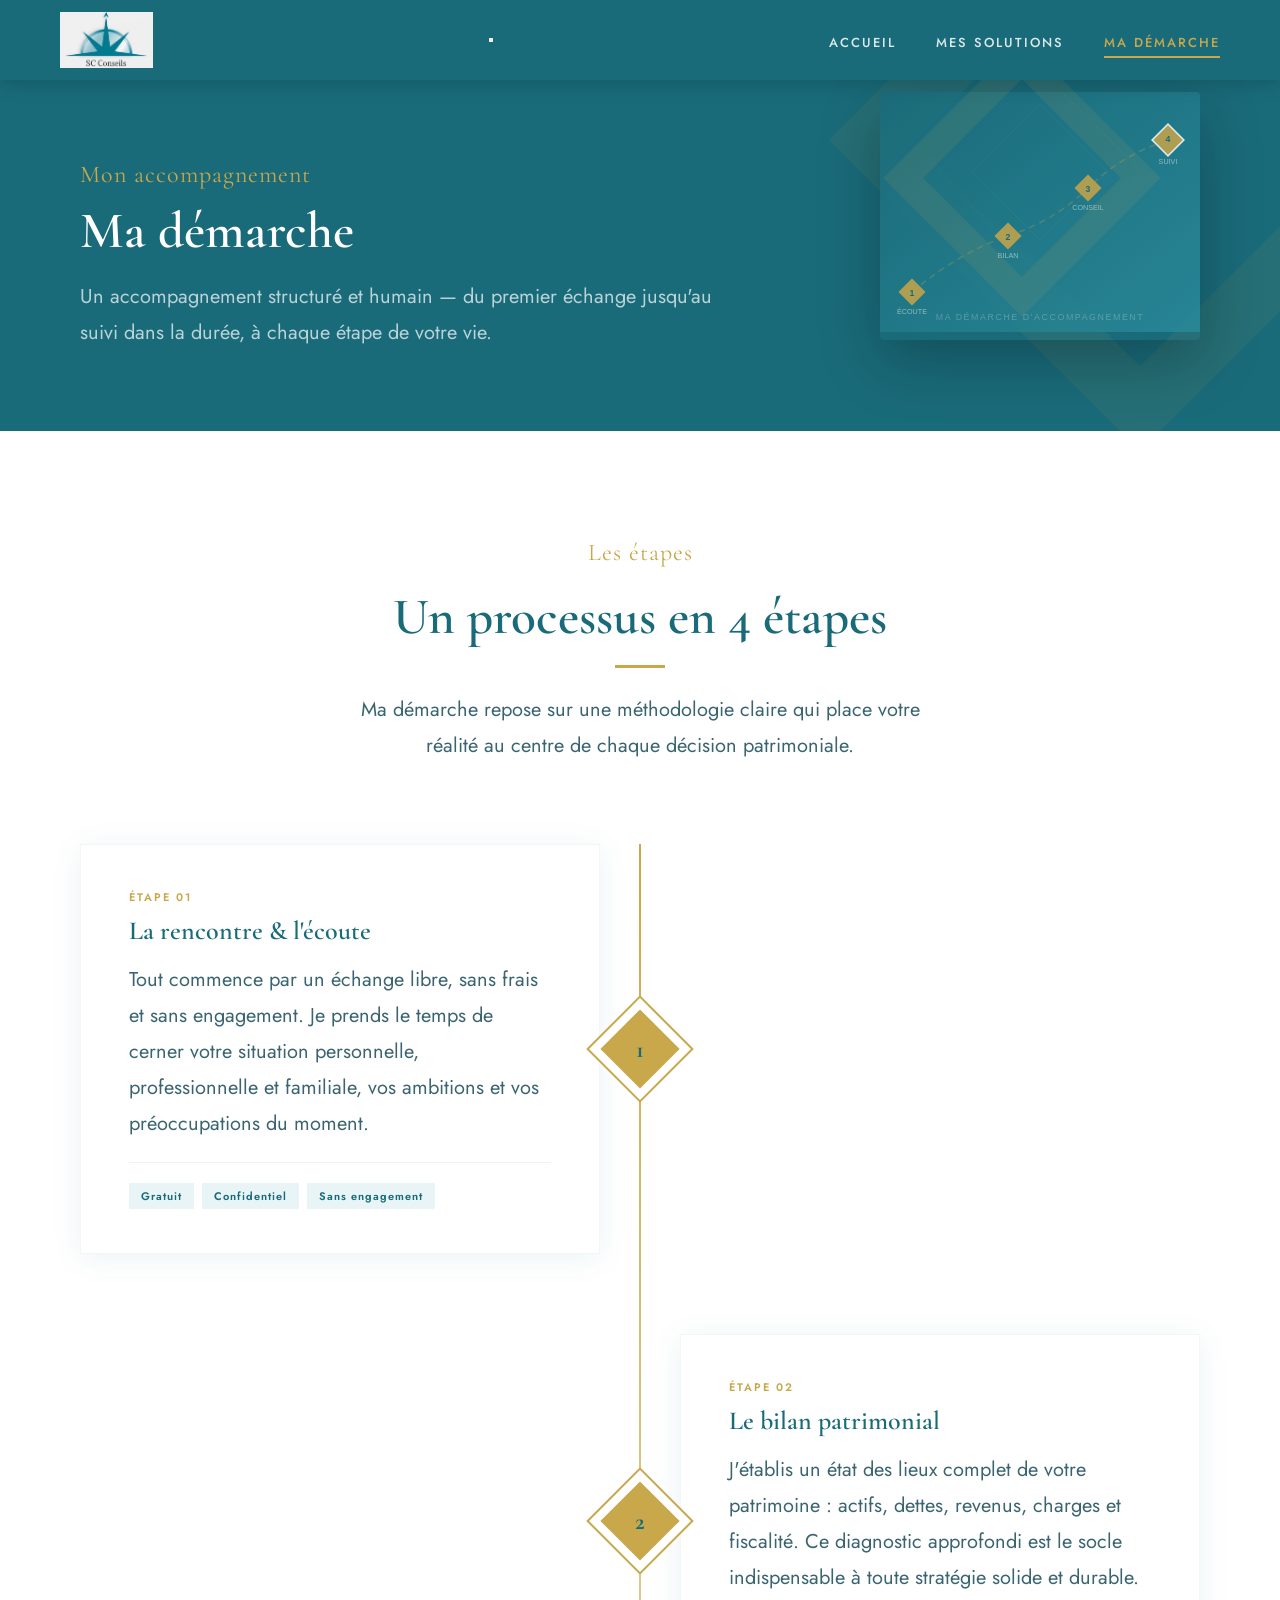
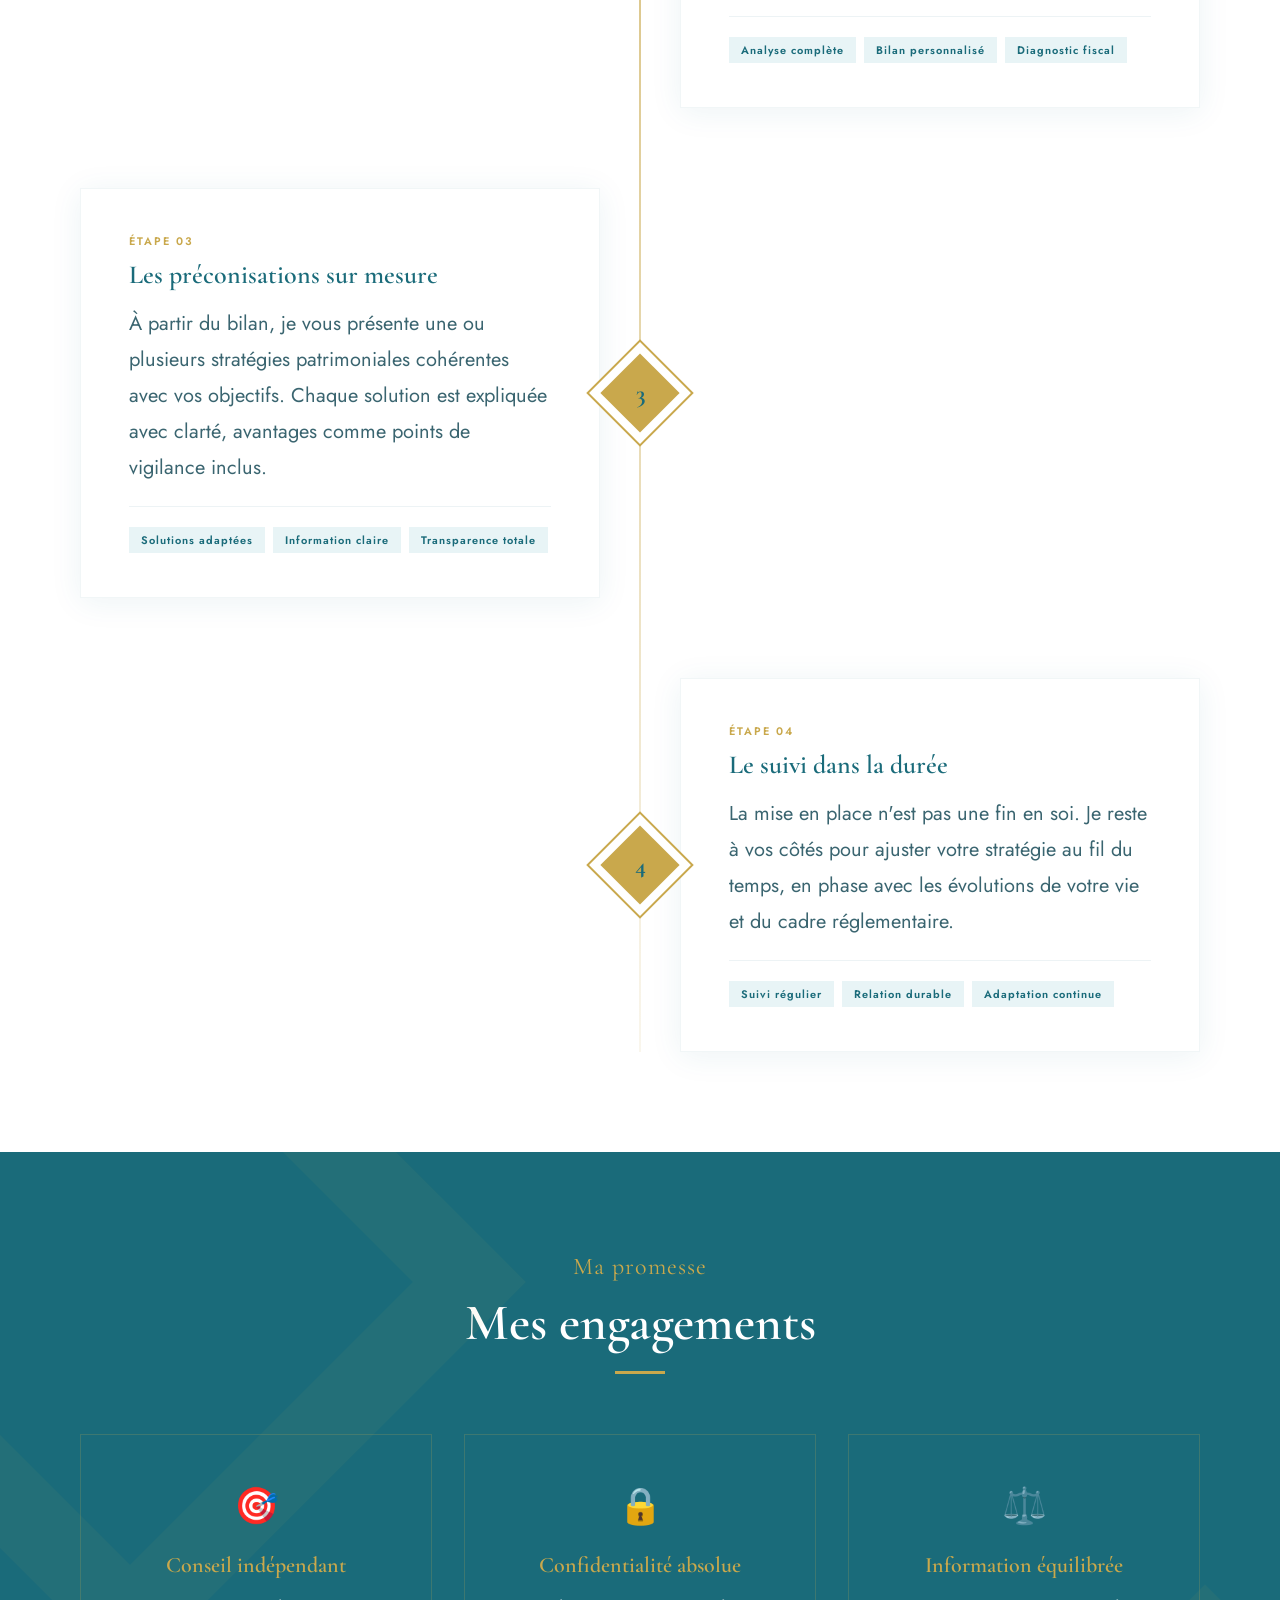
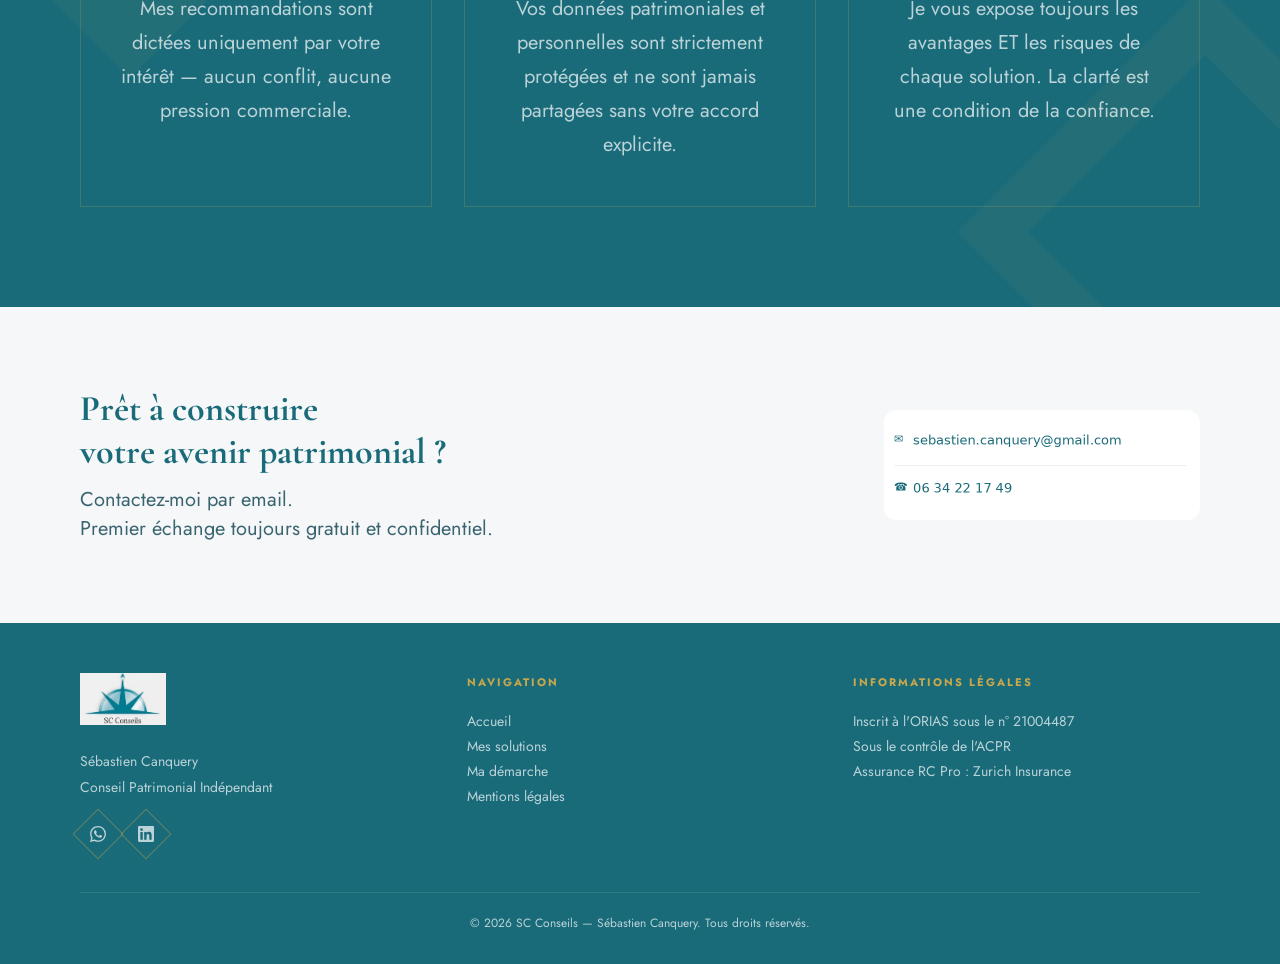
==== commit bb5e6251: "Reponsive ajout du responsive au site" ====
--- a/demarche.html
+++ b/demarche.html
@@ -32,11 +32,13 @@
   text-transform: none !important;
 }
 </style>
+<link rel="stylesheet" href="responsive.css">
 </head>
 <body>
 
 <nav>
   <div class="nav-logo"><a href="index.html"><img src="images/logo(sebastien).png" alt="SC Conseils"></a></div>
+  <button class="nav-toggle" aria-label="Ouvrir le menu" aria-expanded="false"><span></span></button>
   <ul class="nav-links">
     <li><a href="index.html" id="nav-accueil">Accueil</a></li>
     <li><a href="solutions.html" id="nav-solutions">Mes solutions</a></li>
@@ -236,5 +238,6 @@
   obs.observe(el);
 });
 </script>
+<script src="menu.js"></script>
 </body>
-</html>
+</html>
